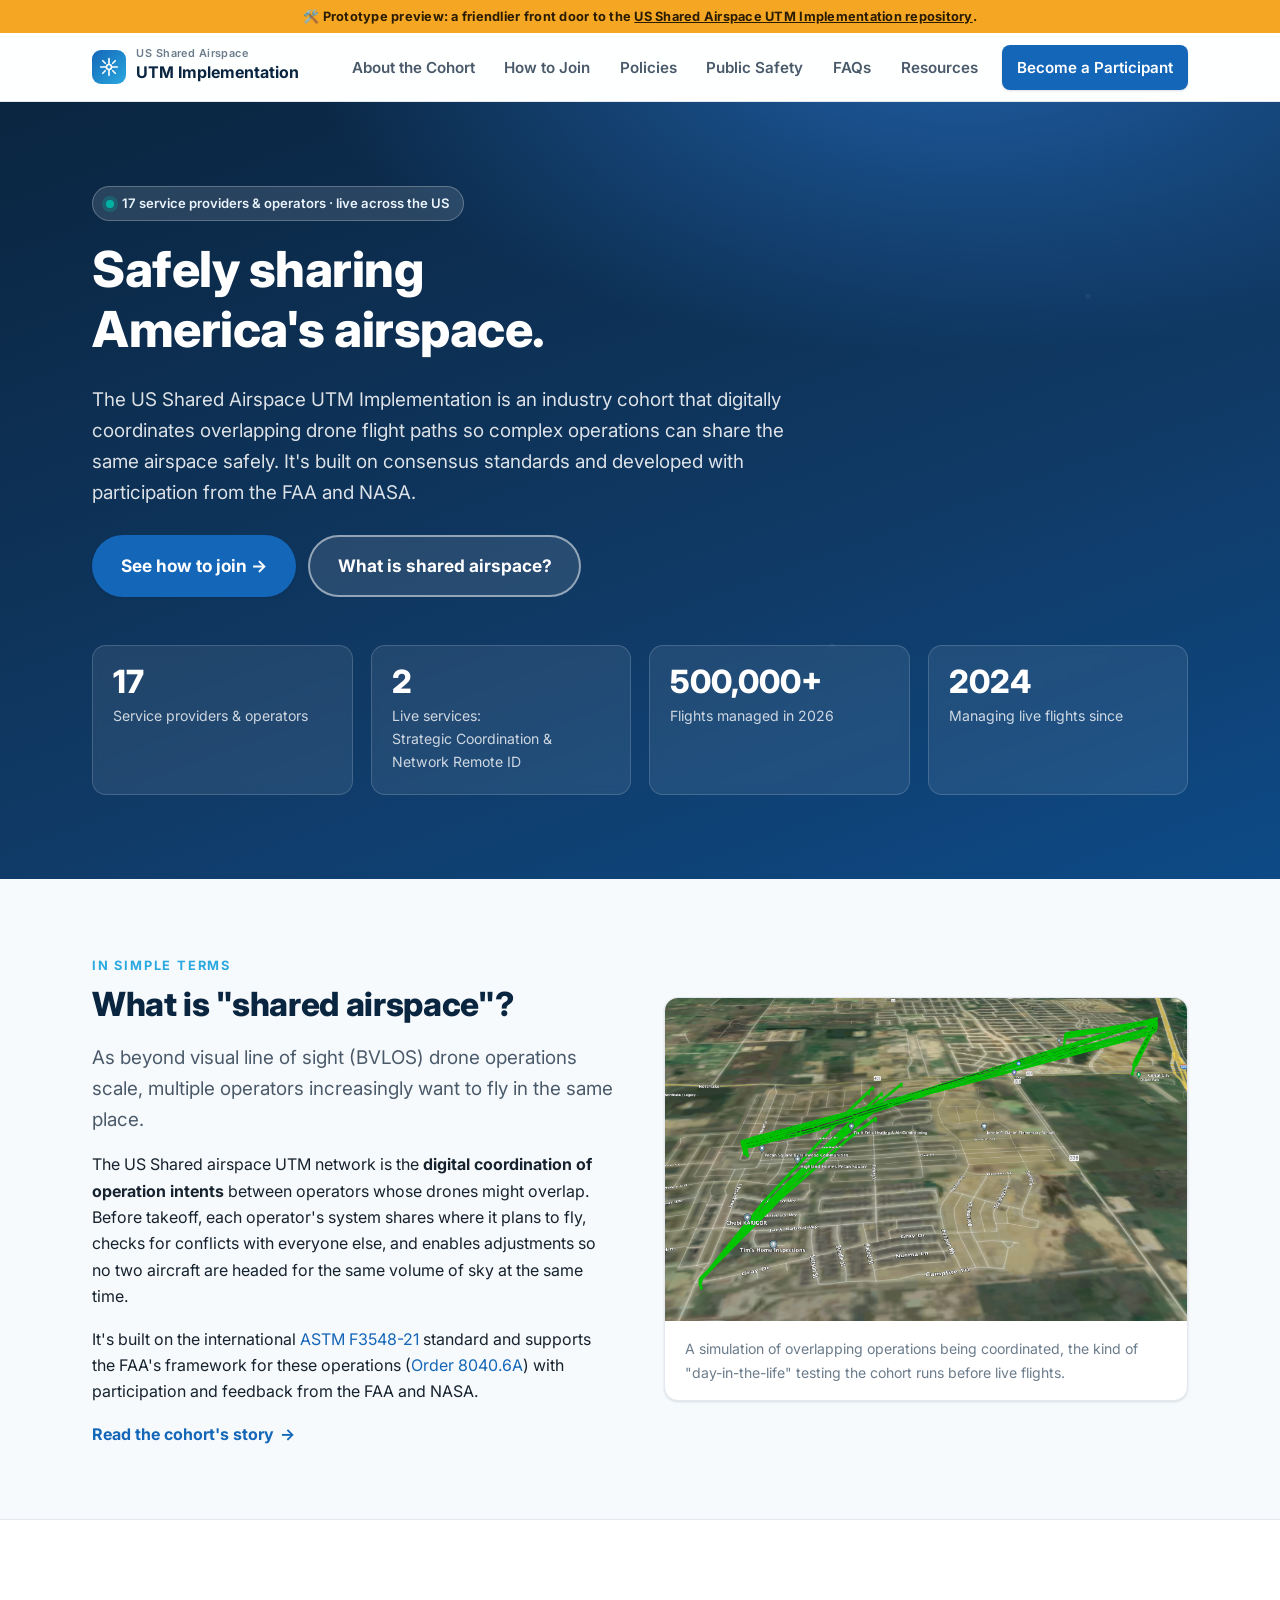
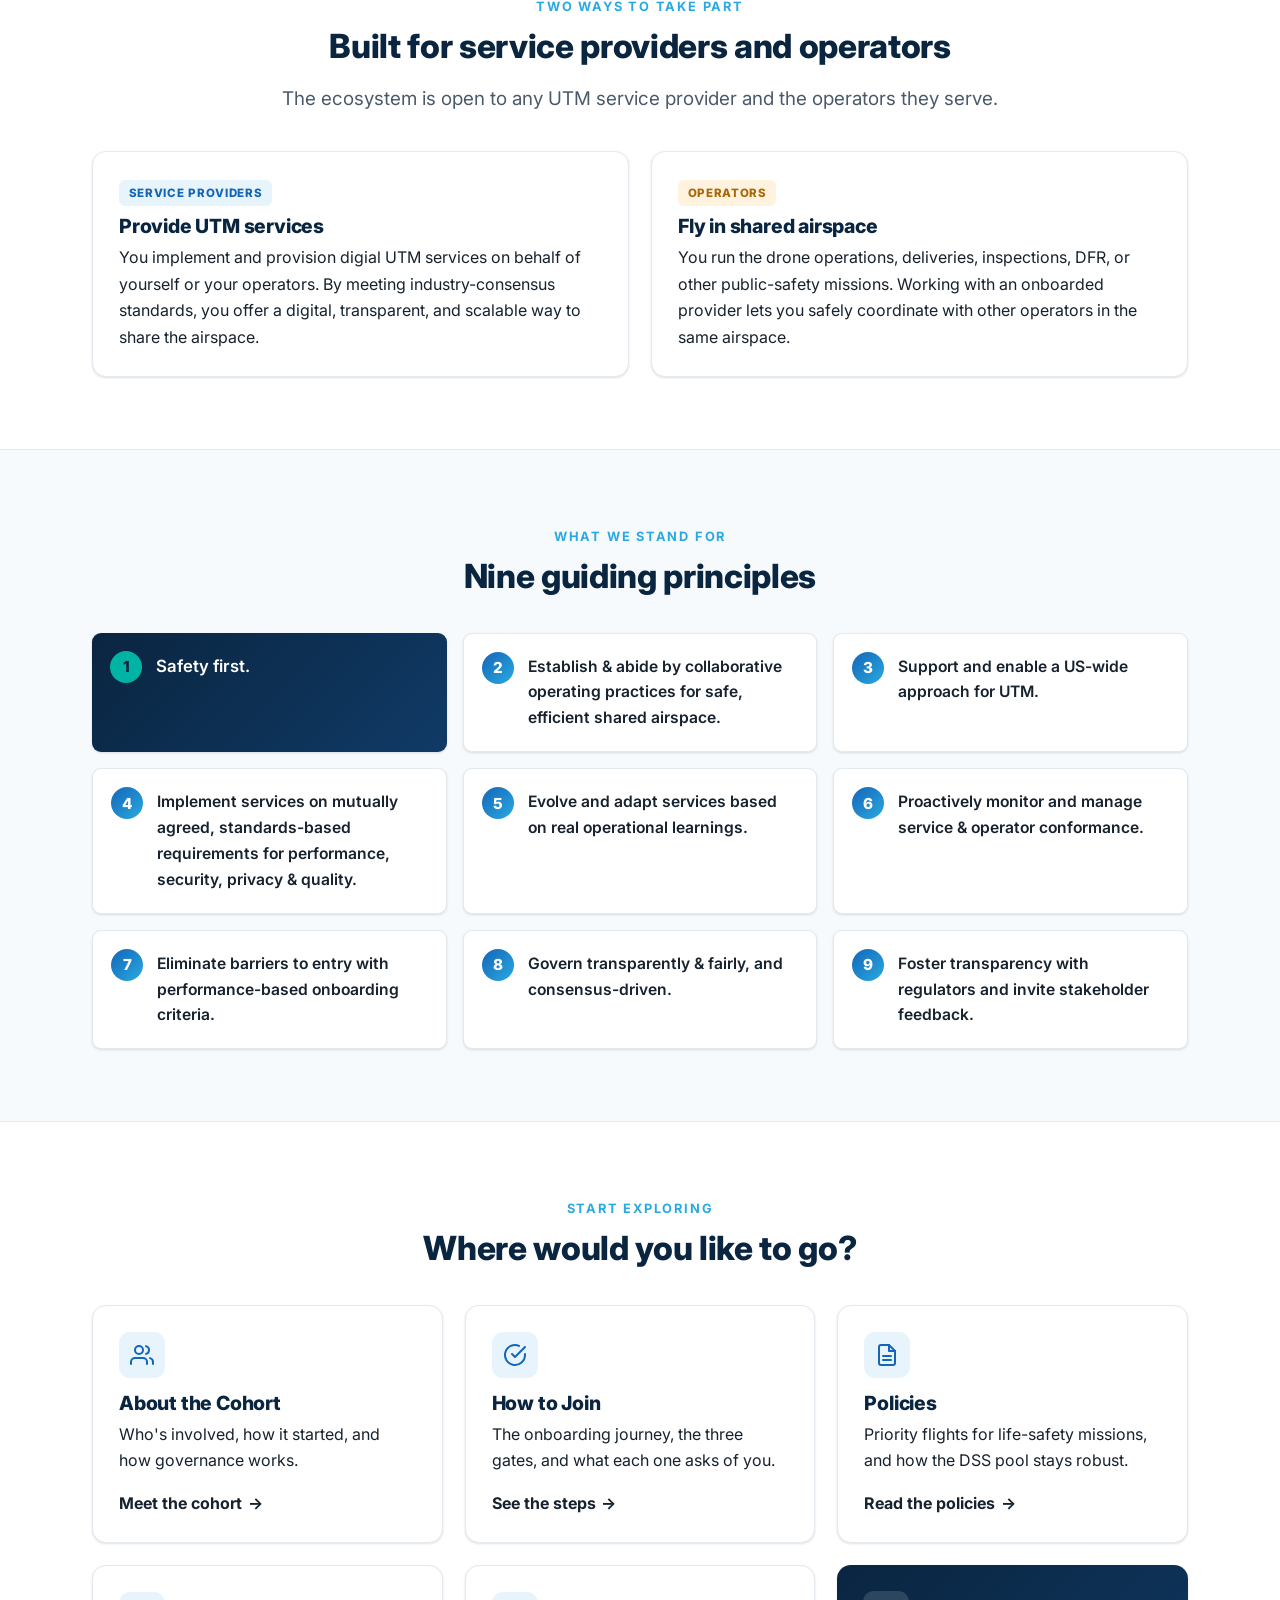
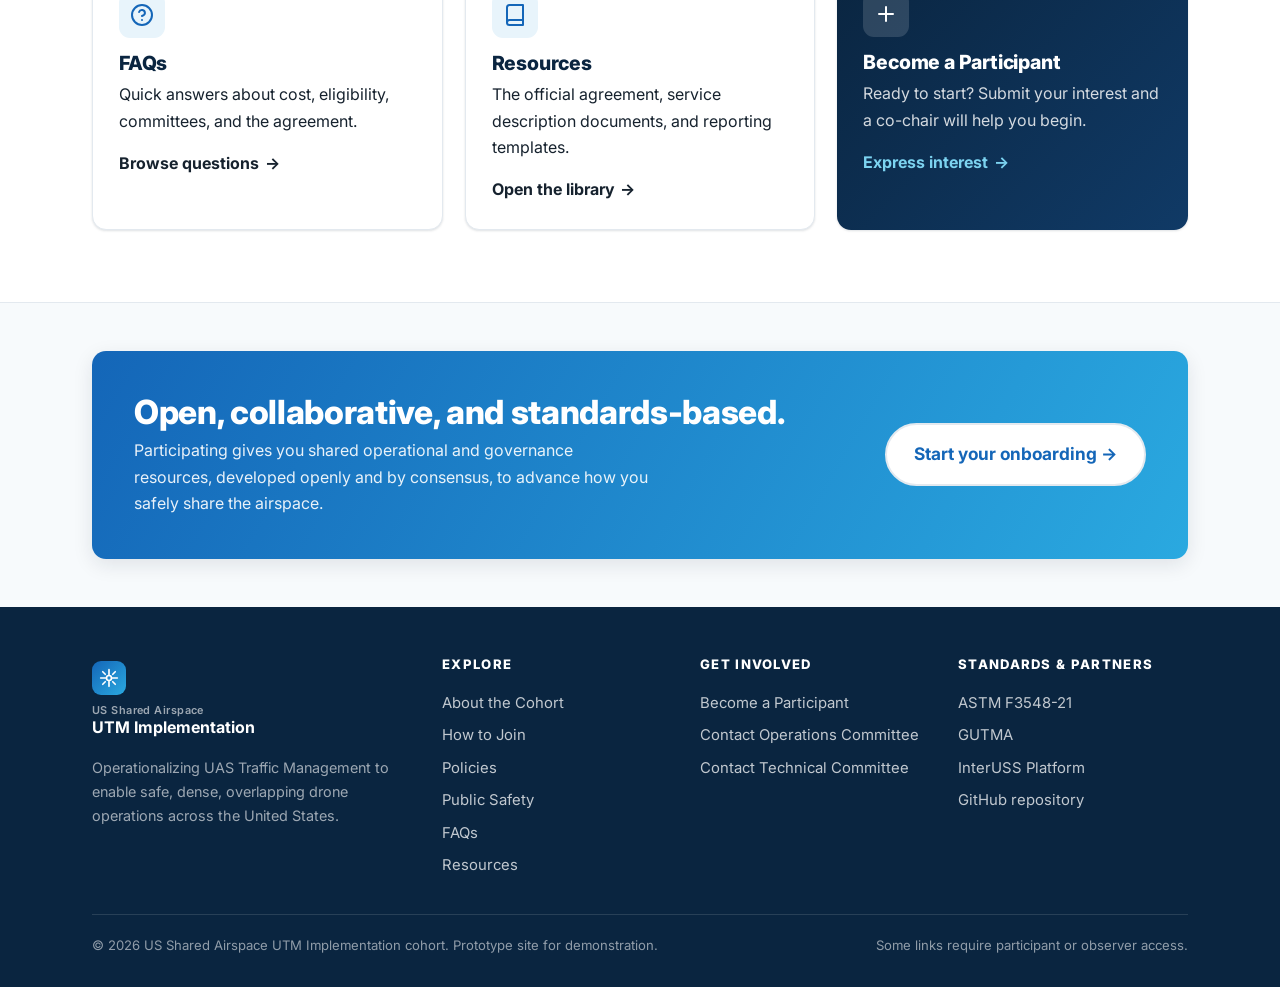
==== site/index.html @ b7e8efb0 "Shorten DFR/Public Safety nav label to fix header overflow" ====
<!DOCTYPE html>
<html lang="en">
<head>
<meta charset="UTF-8" />
<meta name="viewport" content="width=device-width, initial-scale=1.0" />
<title>US Shared Airspace UTM Implementation | Sharing the Airspace for Drones</title>
<meta name="description" content="A community of drone service providers and operators coordinating safe, shared airspace for complex drone operations across the United States." />
<link rel="preconnect" href="https://fonts.googleapis.com"><link rel="preconnect" href="https://fonts.gstatic.com" crossorigin>
<link href="https://fonts.googleapis.com/css2?family=Inter:wght@400;600;700;800&display=swap" rel="stylesheet">
<link rel="stylesheet" href="assets/css/styles.css" />
</head>
<body>
<div class="proto-ribbon">🛠️ Prototype preview: a friendlier front door to the <a href="https://github.com/utmimplementationus/getstarted">US Shared Airspace UTM Implementation repository</a>.</div>

<!-- HEADER -->
<header class="site-header">
  <div class="container nav">
    <a class="brand" href="index.html" aria-label="US Shared Airspace UTM Implementation home">
      <span class="mark" aria-hidden="true">
        <svg viewBox="0 0 24 24" fill="none" stroke="currentColor" stroke-width="2" stroke-linecap="round" stroke-linejoin="round"><path d="M12 2v6M12 16v6M2 12h6M16 12h6"/><circle cx="12" cy="12" r="3"/><path d="M4.5 4.5l3 3M19.5 4.5l-3 3M4.5 19.5l3-3M19.5 19.5l-3-3"/></svg>
      </span>
      <span class="brand-text"><small>US Shared Airspace</small><strong>UTM Implementation</strong></span>
    </a>
    <button class="nav-toggle" aria-label="Toggle menu" aria-expanded="false" aria-controls="nav-links"><span></span></button>
    <ul class="nav-links" id="nav-links">
      <li><a href="about.html">About the Cohort</a></li>
      <li><a href="onboarding.html">How to Join</a></li>
      <li><a href="policies.html">Policies</a></li>
      <li><a href="dfr-public-safety.html">Public Safety</a></li>
      <li><a href="faqs.html">FAQs</a></li>
      <li><a href="resources.html">Resources</a></li>
      <li class="nav-cta"><a class="btn btn-primary" href="mailto:onboarding@us-utm.simplelogin.com" data-intake>Become a Participant</a></li>
    </ul>
  </div>
</header>

<!-- HERO -->
<section class="hero">
  <div class="container">
    <span class="hero-badge"><span class="dot"></span> 17 service providers &amp; operators · live across the US</span>
    <h1>Safely sharing America's airspace.</h1>
    <p class="lead">The US Shared Airspace UTM Implementation is an industry cohort that digitally coordinates overlapping drone flight paths so complex operations can share the same airspace safely. It's built on consensus standards and developed with participation from the FAA and NASA.</p>
    <div class="hero-actions">
      <a class="btn btn-primary btn-lg" href="onboarding.html">See how to join →</a>
      <a class="btn btn-ghost btn-lg" href="#what">What is shared airspace?</a>
    </div>
    <div class="stats" style="margin-top:48px">
      <div class="stat reveal"><div class="num">17</div><div class="lbl">Service providers &amp; operators</div></div>
      <div class="stat reveal"><div class="num">2</div><div class="lbl">Live services: <br> Strategic Coordination &amp; Network Remote ID</div></div>
      <div class="stat reveal"><div class="num">500,000+</div><div class="lbl">Flights managed in 2026 </div></div>
      <div class="stat reveal"><div class="num">2024</div><div class="lbl">Managing live flights since</div></div>
    </div>
  </div>
</section>

<!-- WHAT IS IT -->
<section class="section" id="what">
  <div class="container">
    <div class="grid grid-2" style="align-items:center; gap:48px">
      <div class="reveal">
        <span class="eyebrow">In simple terms</span>
        <h2>What is "shared airspace"?</h2>
        <p class="lead">As beyond visual line of sight (BVLOS) drone operations scale, multiple operators increasingly want to fly in the same place.</p>
        <p>The US Shared airspace UTM network is the <strong>digital coordination of operation intents</strong> between operators whose drones might overlap. Before takeoff, each operator's system shares where it plans to fly, checks for conflicts with everyone else, and enables adjustments so no two aircraft are headed for the same volume of sky at the same time.</p>
        <p>It's built on the international <a href="https://www.astm.org/f3548-21.html">ASTM&nbsp;F3548-21</a> standard and supports the FAA's framework for these operations (<a href="https://www.faa.gov/regulations_policies/orders_notices/index.cfm/go/document.information/documentID/1042092">Order&nbsp;8040.6A</a>) with participation and feedback from the FAA and NASA.</p>
        <a class="card-link" href="about.html">Read the cohort's story </a>
      </div>
      <div class="reveal card" style="padding:0; overflow:hidden">
        <img src="assets/img/simulation-example.png" alt="Visualization of overlapping drone operations being coordinated in shared airspace" />
        <div style="padding:16px 20px"><p class="mb-0 muted" style="font-size:.88rem">A simulation of overlapping operations being coordinated, the kind of "day-in-the-life" testing the cohort runs before live flights.</p></div>
      </div>
    </div>
  </div>
</section>

<!-- HOW IT WORKS / PATHS -->
<section class="section section--alt">
  <div class="container">
    <div class="center measure" style="margin:0 auto 36px">
      <span class="eyebrow">Two ways to take part</span>
      <h2>Built for service providers and operators</h2>
      <p class="lead">The ecosystem is open to any UTM service provider and the operators they serve.</p>
    </div>
    <div class="grid grid-2">
      <div class="card hover reveal">
        <span class="role-tag sp">Service Providers</span>
        <h3>Provide UTM services</h3>
        <p>You implement and provision digial UTM services on behalf of yourself or your operators. By meeting industry-consensus standards, you offer a digital, transparent, and scalable way to share the airspace.</p>
      </div>
      <div class="card hover reveal">
        <span class="role-tag op">Operators</span>
        <h3>Fly in shared airspace</h3>
        <p>You run the drone operations, deliveries, inspections, DFR, or other public-safety missions. Working with an onboarded provider lets you safely coordinate with other operators in the same airspace.</p>
      </div>
    </div>
  </div>
</section>

<!-- GUIDING PRINCIPLES -->
<section class="section">
  <div class="container">
    <div class="center measure" style="margin:0 auto 36px">
      <span class="eyebrow">What we stand for</span>
      <h2>Nine guiding principles</h2>
    </div>
    <div class="principles">
      <div class="principle lead-principle reveal"><p>Safety first.</p></div>
      <div class="principle reveal"><p>Establish &amp; abide by collaborative operating practices for safe, efficient shared airspace.</p></div>
      <div class="principle reveal"><p>Support and enable a US-wide approach for UTM.</p></div>
      <div class="principle reveal"><p>Implement services on mutually agreed, standards-based requirements for performance, security, privacy &amp; quality.</p></div>
      <div class="principle reveal"><p>Evolve and adapt services based on real operational learnings.</p></div>
      <div class="principle reveal"><p>Proactively monitor and manage service &amp; operator conformance.</p></div>
      <div class="principle reveal"><p>Eliminate barriers to entry with performance-based onboarding criteria.</p></div>
      <div class="principle reveal"><p>Govern transparently &amp; fairly, and consensus-driven.</p></div>
      <div class="principle reveal"><p>Foster transparency with regulators and invite stakeholder feedback.</p></div>
    </div>
  </div>
</section>

<!-- EXPLORE CARDS -->
<section class="section section--alt">
  <div class="container">
    <div class="center measure" style="margin:0 auto 36px">
      <span class="eyebrow">Start exploring</span>
      <h2>Where would you like to go?</h2>
    </div>
    <div class="grid grid-3">
      <a href="about.html" class="card hover reveal" style="color:inherit">
        <div class="ico"><svg viewBox="0 0 24 24" fill="none" stroke="currentColor" stroke-width="2" stroke-linecap="round" stroke-linejoin="round"><path d="M17 21v-2a4 4 0 0 0-4-4H5a4 4 0 0 0-4 4v2"/><circle cx="9" cy="7" r="4"/><path d="M23 21v-2a4 4 0 0 0-3-3.87M16 3.13a4 4 0 0 1 0 7.75"/></svg></div>
        <h3>About the Cohort</h3>
        <p>Who's involved, how it started, and how governance works.</p>
        <span class="card-link">Meet the cohort</span>
      </a>
      <a href="onboarding.html" class="card hover reveal" style="color:inherit">
        <div class="ico"><svg viewBox="0 0 24 24" fill="none" stroke="currentColor" stroke-width="2" stroke-linecap="round" stroke-linejoin="round"><path d="M22 11.08V12a10 10 0 1 1-5.93-9.14"/><polyline points="22 4 12 14.01 9 11.01"/></svg></div>
        <h3>How to Join</h3>
        <p>The onboarding journey, the three gates, and what each one asks of you.</p>
        <span class="card-link">See the steps</span>
      </a>
      <a href="policies.html" class="card hover reveal" style="color:inherit">
        <div class="ico"><svg viewBox="0 0 24 24" fill="none" stroke="currentColor" stroke-width="2" stroke-linecap="round" stroke-linejoin="round"><path d="M14 2H6a2 2 0 0 0-2 2v16a2 2 0 0 0 2 2h12a2 2 0 0 0 2-2V8z"/><polyline points="14 2 14 8 20 8"/><line x1="16" y1="13" x2="8" y2="13"/><line x1="16" y1="17" x2="8" y2="17"/></svg></div>
        <h3>Policies</h3>
        <p>Priority flights for life-safety missions, and how the DSS pool stays robust.</p>
        <span class="card-link">Read the policies</span>
      </a>
      <a href="faqs.html" class="card hover reveal" style="color:inherit">
        <div class="ico"><svg viewBox="0 0 24 24" fill="none" stroke="currentColor" stroke-width="2" stroke-linecap="round" stroke-linejoin="round"><circle cx="12" cy="12" r="10"/><path d="M9.09 9a3 3 0 0 1 5.83 1c0 2-3 3-3 3"/><line x1="12" y1="17" x2="12.01" y2="17"/></svg></div>
        <h3>FAQs</h3>
        <p>Quick answers about cost, eligibility, committees, and the agreement.</p>
        <span class="card-link">Browse questions</span>
      </a>
      <a href="resources.html" class="card hover reveal" style="color:inherit">
        <div class="ico"><svg viewBox="0 0 24 24" fill="none" stroke="currentColor" stroke-width="2" stroke-linecap="round" stroke-linejoin="round"><path d="M4 19.5A2.5 2.5 0 0 1 6.5 17H20"/><path d="M6.5 2H20v20H6.5A2.5 2.5 0 0 1 4 19.5v-15A2.5 2.5 0 0 1 6.5 2z"/></svg></div>
        <h3>Resources</h3>
        <p>The official agreement, service description documents, and reporting templates.</p>
        <span class="card-link">Open the library</span>
      </a>
      <a href="mailto:onboarding@us-utm.simplelogin.com" data-intake class="card hover reveal" style="color:inherit; background:linear-gradient(135deg,var(--navy),var(--navy-2)); border:0;">
        <div class="ico" style="background:rgba(255,255,255,.14); color:#fff"><svg viewBox="0 0 24 24" fill="none" stroke="currentColor" stroke-width="2" stroke-linecap="round" stroke-linejoin="round"><line x1="12" y1="5" x2="12" y2="19"/><line x1="5" y1="12" x2="19" y2="12"/></svg></div>
        <h3 style="color:#fff">Become a Participant</h3>
        <p style="color:rgba(255,255,255,.82)">Ready to start? Submit your interest and a co-chair will help you begin.</p>
        <span class="card-link" style="color:#7cd3f0">Express interest</span>
      </a>
    </div>
  </div>
</section>

<!-- CTA BAND -->
<section class="section--tight">
  <div class="container">
    <div class="cta-band reveal">
      <div>
        <h2>Open, collaborative, and standards-based.</h2>
        <p>Participating gives you shared operational and governance resources, developed openly and by consensus, to advance how you safely share the airspace.</p>
      </div>
      <a class="btn btn-outline btn-lg" href="onboarding.html">Start your onboarding →</a>
    </div>
  </div>
</section>

<!-- FOOTER -->
<footer class="site-footer">
  <div class="container">
    <div class="foot-grid">
      <div class="foot-brand">
        <a class="brand" href="index.html" style="color:#fff; margin-bottom:12px">
          <span class="mark" aria-hidden="true"><svg viewBox="0 0 24 24" fill="none" stroke="currentColor" stroke-width="2" stroke-linecap="round" stroke-linejoin="round"><path d="M12 2v6M12 16v6M2 12h6M16 12h6"/><circle cx="12" cy="12" r="3"/><path d="M4.5 4.5l3 3M19.5 4.5l-3 3M4.5 19.5l3-3M19.5 19.5l-3-3"/></svg></span>
          <span class="brand-text"><small style="color:rgba(255,255,255,.6)">US Shared Airspace</small><strong style="color:#fff">UTM Implementation</strong></span>
        </a>
        <p>Operationalizing UAS Traffic Management to enable safe, dense, overlapping drone operations across the United States.</p>
      </div>
      <div>
        <h4>Explore</h4>
        <a href="about.html">About the Cohort</a>
        <a href="onboarding.html">How to Join</a>
        <a href="policies.html">Policies</a>
        <a href="dfr-public-safety.html">Public Safety</a>
        <a href="faqs.html">FAQs</a>
        <a href="resources.html">Resources</a>
      </div>
      <div>
        <h4>Get involved</h4>
        <a href="mailto:onboarding@us-utm.simplelogin.com" data-intake>Become a Participant</a>
        <a href="mailto:onboarding@us-utm.simplelogin.com">Contact Operations Committee</a>
        <a href="mailto:technical-committee@us-utm.simplelogin.com">Contact Technical Committee</a>
      </div>
      <div>
        <h4>Standards &amp; partners</h4>
        <a href="https://www.astm.org/f3548-21.html">ASTM F3548-21</a>
        <a href="https://gutma.org/">GUTMA</a>
        <a href="https://interussplatform.org/">InterUSS Platform</a>
        <a href="https://github.com/utmimplementationus/getstarted">GitHub repository</a>
      </div>
    </div>
    <div class="foot-bottom">
      <span>© 2026 US Shared Airspace UTM Implementation cohort. Prototype site for demonstration.</span>
      <span>Some links require participant or observer access.</span>
    </div>
  </div>
</footer>
<script src="assets/js/main.js"></script>
</body>
</html>
---- site/assets/css/styles.css ----
/* =====================================================================
   US UTM Implementation — Public Site Prototype
   Design system: aviation-inspired, calm, trustworthy, accessible.
   Pure CSS, no build step.
   ===================================================================== */

:root {
  /* Palette */
  --navy:        #0a2540;   /* deep airspace navy */
  --navy-2:      #103a66;
  --blue:        #1466b8;   /* primary action */
  --sky:         #2aa9e0;   /* accent */
  --sky-soft:    #e8f4fb;
  --cyan:        #00b3a4;   /* "go / pass" */
  --amber:       #f5a623;   /* caution / in progress */
  --ink:         #16222e;
  --slate:       #4a5a6a;
  --mist:        #6b7c8c;
  --line:        #e3e9ef;
  --bg:          #f7fafc;
  --card:        #ffffff;
  --white:       #ffffff;

  --radius:      14px;
  --radius-sm:   9px;
  --shadow-sm:   0 1px 2px rgba(16,34,46,.06), 0 1px 3px rgba(16,34,46,.08);
  --shadow:      0 6px 20px rgba(16,34,46,.10);
  --shadow-lg:   0 18px 50px rgba(16,34,46,.16);

  --maxw:        1140px;
  --font:        "Inter", -apple-system, BlinkMacSystemFont, "Segoe UI", Roboto, Helvetica, Arial, sans-serif;
}

/* ---------- Reset & base ---------- */
* { box-sizing: border-box; }
html { scroll-behavior: smooth; }
body {
  margin: 0;
  font-family: var(--font);
  color: var(--ink);
  background: var(--bg);
  line-height: 1.65;
  -webkit-font-smoothing: antialiased;
  text-rendering: optimizeLegibility;
}
img { max-width: 100%; display: block; }
a { color: var(--blue); text-decoration: none; }
a:hover { text-decoration: underline; }
h1, h2, h3, h4 { line-height: 1.2; color: var(--navy); margin: 0 0 .5em; font-weight: 800; letter-spacing: -.01em; }
h1 { font-size: clamp(2rem, 4vw, 3.1rem); }
h2 { font-size: clamp(1.5rem, 2.6vw, 2.1rem); }
h3 { font-size: 1.22rem; }
p { margin: 0 0 1rem; }
.lead { font-size: 1.18rem; color: var(--slate); }

.container { width: 100%; max-width: var(--maxw); margin: 0 auto; padding: 0 22px; }
.section { padding: 72px 0; }
.section--tight { padding: 48px 0; }
.section--alt { background: var(--white); border-top: 1px solid var(--line); border-bottom: 1px solid var(--line); }
.center { text-align: center; }
.eyebrow {
  display: inline-block; font-size: .8rem; font-weight: 700; letter-spacing: .14em;
  text-transform: uppercase; color: var(--sky); margin-bottom: .6rem;
}
.muted { color: var(--mist); }
.measure { max-width: 720px; }
.measure.center { margin-left: auto; margin-right: auto; }

/* ---------- Buttons ---------- */
.btn {
  display: inline-flex; align-items: center; gap: .5rem;
  font-weight: 700; font-size: 1rem; padding: .8rem 1.4rem;
  border-radius: 999px; border: 2px solid transparent; cursor: pointer;
  transition: transform .12s ease, box-shadow .12s ease, background .12s ease;
}
.btn:hover { text-decoration: none; transform: translateY(-1px); }
.btn-primary { background: var(--blue); color: #fff; box-shadow: var(--shadow-sm); }
.btn-primary:hover { background: #1059a1; box-shadow: var(--shadow); }
.btn-ghost { background: rgba(255,255,255,.1); color: #fff; border-color: rgba(255,255,255,.5); }
.btn-ghost:hover { background: rgba(255,255,255,.18); }
.btn-outline { background: #fff; color: var(--blue); border-color: var(--line); }
.btn-outline:hover { border-color: var(--blue); }
.btn-lg { font-size: 1.08rem; padding: .95rem 1.7rem; }

/* ---------- Header / nav ---------- */
.site-header {
  position: sticky; top: 0; z-index: 50;
  background: rgba(255,255,255,.88); backdrop-filter: saturate(160%) blur(10px);
  border-bottom: 1px solid var(--line);
}
.nav { display: flex; align-items: center; justify-content: space-between; height: 68px; }
.brand { display: flex; align-items: center; gap: .65rem; font-weight: 800; color: var(--navy); }
.brand:hover { text-decoration: none; }
.brand .mark {
  width: 34px; height: 34px; border-radius: 9px; display: grid; place-items: center;
  background: linear-gradient(135deg, var(--blue), var(--sky)); color: #fff; flex: none;
}
.brand .mark svg { width: 20px; height: 20px; }
.brand-text small { display: block; font-size: .68rem; font-weight: 600; color: var(--mist); letter-spacing: .04em; line-height: 1; }
.brand-text strong { font-size: 1rem; line-height: 1.1; }

.nav-links { display: flex; align-items: center; gap: 4px; list-style: none; margin: 0; padding: 0; }
.nav-links a {
  color: var(--slate); font-weight: 600; font-size: .95rem; padding: .5rem .8rem; border-radius: 8px;
}
.nav-links a:hover { color: var(--navy); background: var(--sky-soft); text-decoration: none; }
.nav-links a.active { color: var(--blue); }
/* Keep CTA button readable: button color rules must beat the .nav-links a defaults above */
.nav-links a.btn-primary, .nav-links a.btn-primary:hover { color: #fff; background: var(--blue); }
.nav-links a.btn-primary:hover { background: #1059a1; }
.nav-links a.btn-outline, .nav-links a.btn-outline:hover { color: var(--blue); background: #fff; }
.nav-cta { margin-left: 8px; }

.nav-toggle {
  display: none; background: none; border: 0; cursor: pointer; padding: 8px; border-radius: 8px;
}
.nav-toggle span, .nav-toggle span::before, .nav-toggle span::after {
  content: ""; display: block; width: 24px; height: 2px; background: var(--navy); border-radius: 2px;
  transition: transform .2s ease, opacity .2s ease;
}
.nav-toggle span::before { transform: translateY(-7px); }
.nav-toggle span::after  { transform: translateY(5px); }

@media (max-width: 860px) {
  .nav-toggle { display: block; }
  .nav-links {
    position: absolute; top: 68px; left: 0; right: 0; flex-direction: column; align-items: stretch;
    background: #fff; border-bottom: 1px solid var(--line); padding: 10px 16px 18px;
    box-shadow: var(--shadow); gap: 2px;
    display: none;
  }
  .nav-links.open { display: flex; }
  .nav-links a { padding: .75rem .6rem; font-size: 1rem; }
  .nav-cta { margin: 6px 0 0; }
  .nav-cta .btn { width: 100%; justify-content: center; }
}

/* ---------- Hero ---------- */
.hero {
  position: relative; color: #fff; overflow: hidden;
  background: radial-gradient(1200px 600px at 75% -10%, #1f5fa6 0%, transparent 55%),
              linear-gradient(160deg, var(--navy) 0%, var(--navy-2) 60%, #0d4a86 100%);
}
.hero::after {
  content: ""; position: absolute; inset: 0; pointer-events: none;
  background-image:
    radial-gradient(circle at 20% 30%, rgba(255,255,255,.06) 0 2px, transparent 3px),
    radial-gradient(circle at 65% 70%, rgba(255,255,255,.05) 0 2px, transparent 3px),
    radial-gradient(circle at 85% 25%, rgba(255,255,255,.05) 0 2px, transparent 3px);
}
.hero .container { position: relative; z-index: 1; padding-top: 84px; padding-bottom: 84px; }
.hero h1 { color: #fff; max-width: 16ch; }
.hero .lead { color: rgba(255,255,255,.86); max-width: 60ch; }
.hero-actions { display: flex; flex-wrap: wrap; gap: 12px; margin-top: 26px; }
.hero-badge {
  display: inline-flex; align-items: center; gap: .5rem; font-size: .82rem; font-weight: 600;
  background: rgba(255,255,255,.12); border: 1px solid rgba(255,255,255,.25);
  padding: .35rem .8rem; border-radius: 999px; margin-bottom: 1.2rem; color: #eaf4fc;
}
.hero-badge .dot { width: 8px; height: 8px; border-radius: 50%; background: var(--cyan); box-shadow: 0 0 0 4px rgba(0,179,164,.25); }

/* page hero (smaller, for subpages) */
.page-hero { color: #fff; background: linear-gradient(160deg, var(--navy), var(--navy-2)); }
.page-hero .container { padding: 56px 22px; }
.page-hero h1 { color: #fff; margin-bottom: .3rem; }
.page-hero p { color: rgba(255,255,255,.82); max-width: 65ch; margin: 0; }
.breadcrumb { font-size: .82rem; color: rgba(255,255,255,.6); margin-bottom: 1rem; }
.breadcrumb a { color: rgba(255,255,255,.8); }

/* ---------- Stats ---------- */
.stats { display: grid; grid-template-columns: repeat(4, 1fr); gap: 18px; }
.stat {
  background: rgba(255,255,255,.08); border: 1px solid rgba(255,255,255,.16);
  border-radius: var(--radius); padding: 20px; backdrop-filter: blur(4px);
}
.stat .num { font-size: 2rem; font-weight: 800; color: #fff; line-height: 1; }
.stat .lbl { font-size: .88rem; color: rgba(255,255,255,.78); margin-top: .35rem; }
@media (max-width: 720px){ .stats { grid-template-columns: repeat(2,1fr); } }

/* ---------- Cards & grids ---------- */
.grid { display: grid; gap: 22px; }
.grid-2 { grid-template-columns: repeat(2, 1fr); }
.grid-3 { grid-template-columns: repeat(3, 1fr); }
.grid-4 { grid-template-columns: repeat(4, 1fr); }
@media (max-width: 920px){ .grid-3, .grid-4 { grid-template-columns: repeat(2,1fr); } }
@media (max-width: 640px){ .grid-2, .grid-3, .grid-4 { grid-template-columns: 1fr; } }

.card {
  background: var(--card); border: 1px solid var(--line); border-radius: var(--radius);
  padding: 26px; box-shadow: var(--shadow-sm); transition: transform .14s ease, box-shadow .14s ease;
}
.card.hover:hover { transform: translateY(-3px); box-shadow: var(--shadow); }
.card h3 { margin-bottom: .35rem; }
.card p:last-child { margin-bottom: 0; }
.card .ico {
  width: 46px; height: 46px; border-radius: 11px; display: grid; place-items: center;
  background: var(--sky-soft); color: var(--blue); margin-bottom: 14px;
}
.card .ico svg { width: 24px; height: 24px; }
.card-link { font-weight: 700; display: inline-flex; align-items: center; gap: .35rem; }
.card-link::after { content: "→"; transition: transform .12s ease; }
.card-link:hover::after { transform: translateX(3px); }

/* ---------- Principles list ---------- */
.principles { counter-reset: p; display: grid; grid-template-columns: repeat(3,1fr); gap: 16px; }
@media (max-width: 920px){ .principles { grid-template-columns: repeat(2,1fr);} }
@media (max-width: 640px){ .principles { grid-template-columns: 1fr;} }
.principle {
  counter-increment: p; position: relative; background: var(--white); border: 1px solid var(--line);
  border-radius: var(--radius-sm); padding: 20px 20px 20px 64px; box-shadow: var(--shadow-sm);
}
.principle::before {
  content: counter(p); position: absolute; left: 18px; top: 18px;
  width: 32px; height: 32px; border-radius: 50%; display: grid; place-items: center;
  background: linear-gradient(135deg, var(--blue), var(--sky)); color: #fff; font-weight: 800; font-size: .95rem;
}
.principle p { margin: 0; font-weight: 600; color: var(--ink); font-size: .98rem; }
.principle.lead-principle { background: linear-gradient(135deg, var(--navy), var(--navy-2)); border: 0; }
.principle.lead-principle p { color: #fff; font-size: 1.05rem; }
.principle.lead-principle::before { background: var(--cyan); color: var(--navy); }

/* ---------- Journey path toggle (Service Provider / Operator) ---------- */
.journey-toggle {
  display: inline-flex; gap: 4px; padding: 4px; margin: 8px 0 4px;
  background: var(--white); border: 1px solid var(--line); border-radius: 999px; box-shadow: var(--shadow-sm);
}
.jt-btn {
  font-family: inherit; font-weight: 700; font-size: .95rem; color: var(--slate);
  background: none; border: 0; cursor: pointer; padding: .6rem 1.25rem; border-radius: 999px;
  display: inline-flex; align-items: center; gap: .5rem; transition: background .15s ease, color .15s ease;
}
.jt-btn:hover { color: var(--navy); }
.jt-btn.active { background: var(--blue); color: #fff; }
.journey-panel[hidden] { display: none; }
@media (max-width: 520px){ .journey-toggle { width: 100%; } .jt-btn { flex: 1; justify-content: center; padding: .6rem .7rem; } }

/* ---------- Timeline / gates ---------- */
.journey { position: relative; margin-top: 30px; }
.journey::before {
  content: ""; position: absolute; left: 27px; top: 10px; bottom: 10px; width: 3px;
  background: linear-gradient(var(--sky), var(--cyan)); border-radius: 3px;
}
.step { position: relative; padding: 0 0 34px 76px; }
.step:last-child { padding-bottom: 0; }
.step .badge {
  position: absolute; left: 0; top: 0; width: 56px; height: 56px; border-radius: 50%;
  background: #fff; border: 3px solid var(--sky); color: var(--navy); display: grid; place-items: center;
  font-weight: 800; font-size: 1.1rem; box-shadow: var(--shadow-sm); z-index: 1;
}
.step .badge.go { border-color: var(--cyan); }
.step-card { background: #fff; border: 1px solid var(--line); border-radius: var(--radius); padding: 22px 24px; box-shadow: var(--shadow-sm); }
.step-card h3 { margin-bottom: .2rem; }
.step-tag { font-size: .76rem; font-weight: 700; text-transform: uppercase; letter-spacing: .08em; color: var(--sky); }
.checklist { list-style: none; margin: .8rem 0 0; padding: 0; }
.checklist li { position: relative; padding: 6px 0 6px 30px; color: var(--slate); }
.checklist li::before {
  content: ""; position: absolute; left: 0; top: 11px; width: 18px; height: 18px; border-radius: 50%;
  background: var(--sky-soft) url("data:image/svg+xml;utf8,<svg xmlns='http://www.w3.org/2000/svg' viewBox='0 0 24 24' fill='none' stroke='%231466b8' stroke-width='3' stroke-linecap='round' stroke-linejoin='round'><polyline points='20 6 9 17 4 12'/></svg>") center / 12px no-repeat;
}

/* gate columns */
.gate-grid { display:grid; grid-template-columns: repeat(3,1fr); gap: 20px; }
@media (max-width: 820px){ .gate-grid { grid-template-columns: 1fr; } }
.gate { border-top: 5px solid var(--sky); }
.gate:nth-child(2){ border-top-color: var(--amber); }
.gate:nth-child(3){ border-top-color: var(--cyan); }
.gate .gnum { font-size: .8rem; font-weight: 800; letter-spacing:.1em; text-transform: uppercase; color: var(--mist); }

/* ---------- Roles / two-column callouts ---------- */
.role-tag {
  display:inline-block; font-size:.72rem; font-weight:800; letter-spacing:.06em; text-transform:uppercase;
  padding:.2rem .6rem; border-radius: 6px; margin-bottom:.6rem;
}
.role-tag.sp { background: var(--sky-soft); color: var(--blue); }
.role-tag.op { background: #fff3df; color: #a9690a; }

/* ---------- Members ---------- */
.members { display: grid; grid-template-columns: repeat(auto-fill, minmax(150px,1fr)); gap: 12px; }
.member {
  background:#fff; border:1px solid var(--line); border-radius: var(--radius-sm); padding: 16px;
  text-align:center; font-weight:700; color: var(--navy); box-shadow: var(--shadow-sm); font-size:.95rem;
}
.member span { display:block; font-size:.72rem; font-weight:600; color: var(--mist); margin-top:.2rem; text-transform: uppercase; letter-spacing:.05em; }

/* ---------- FAQ accordion ---------- */
.faq-search {
  width: 100%; padding: .9rem 1.1rem .9rem 2.6rem; border:1px solid var(--line); border-radius: 999px;
  font-size: 1rem; font-family: inherit; box-shadow: var(--shadow-sm);
  background: #fff url("data:image/svg+xml;utf8,<svg xmlns='http://www.w3.org/2000/svg' viewBox='0 0 24 24' fill='none' stroke='%236b7c8c' stroke-width='2' stroke-linecap='round'><circle cx='11' cy='11' r='7'/><line x1='21' y1='21' x2='16.65' y2='16.65'/></svg>") 14px center / 18px no-repeat;
}
.faq-search:focus { outline: none; border-color: var(--blue); box-shadow: 0 0 0 4px rgba(20,102,184,.12); }
.faq-group-title { margin: 34px 0 12px; font-size: .82rem; text-transform: uppercase; letter-spacing:.12em; color: var(--mist); font-weight:800; }
.faq { background:#fff; border:1px solid var(--line); border-radius: var(--radius-sm); margin-bottom: 10px; overflow:hidden; }
.faq summary {
  cursor: pointer; list-style: none; padding: 18px 52px 18px 20px; font-weight: 700; color: var(--navy);
  position: relative; font-size: 1.02rem;
}
.faq summary::-webkit-details-marker { display:none; }
.faq summary::after {
  content: "+"; position:absolute; right: 20px; top: 50%; transform: translateY(-50%);
  font-size: 1.5rem; color: var(--blue); font-weight: 400; transition: transform .2s ease;
}
.faq[open] summary::after { content: "−"; }
.faq summary:hover { background: var(--sky-soft); }
.faq .answer { padding: 0 20px 18px; color: var(--slate); }
.faq .answer p:last-child { margin-bottom: 0; }
.faq-empty { padding: 30px; text-align:center; color: var(--mist); display:none; }

/* ---------- Resource list ---------- */
.res-grid { display:grid; grid-template-columns: repeat(2,1fr); gap: 16px; }
@media (max-width: 720px){ .res-grid { grid-template-columns: 1fr; } }
.res {
  display:flex; gap: 14px; align-items:flex-start; background:#fff; border:1px solid var(--line);
  border-radius: var(--radius-sm); padding: 18px; box-shadow: var(--shadow-sm); transition: border-color .12s ease, transform .12s ease;
}
.res:hover { border-color: var(--blue); transform: translateY(-2px); text-decoration:none; }
.res .ftype {
  flex:none; width: 44px; height: 44px; border-radius: 9px; display:grid; place-items:center;
  font-size:.62rem; font-weight:800; color:#fff; letter-spacing:.03em;
}
.ftype.pdf { background:#d9534f; } .ftype.xls { background:#1d8348; } .ftype.md { background: var(--navy); } .ftype.web { background: var(--sky); }
.res h4 { margin:0 0 .2rem; color: var(--navy); font-size: 1rem; }
.res p { margin:0; font-size:.88rem; color: var(--mist); }

/* ---------- Callout / CTA band ---------- */
.cta-band {
  background: linear-gradient(120deg, var(--blue), var(--sky)); color:#fff; border-radius: var(--radius);
  padding: 42px; display:flex; align-items:center; justify-content:space-between; gap: 24px; flex-wrap: wrap;
  box-shadow: var(--shadow);
}
.cta-band h2 { color:#fff; margin:0 0 .3rem; }
.cta-band p { color: rgba(255,255,255,.9); margin:0; max-width: 52ch; }

.note {
  border-left: 4px solid var(--sky); background: var(--sky-soft); padding: 16px 18px;
  border-radius: 0 var(--radius-sm) var(--radius-sm) 0; color: var(--navy-2); font-size:.95rem;
}
.note strong { color: var(--navy); }

.pill { display:inline-flex; align-items:center; gap:.4rem; font-size:.78rem; font-weight:700; padding:.25rem .7rem; border-radius:999px; }
.pill.active { background: #e3f7f4; color: #067a6f; }
.pill.active .dot { width:7px;height:7px;border-radius:50%;background: var(--cyan); }

/* ---------- Definition / glossary ---------- */
.glossary { display:grid; gap: 12px; }
.gloss { background:#fff; border:1px solid var(--line); border-radius: var(--radius-sm); padding: 16px 18px; }
.gloss dt { font-weight: 800; color: var(--navy); }
.gloss dd { margin: .25rem 0 0; color: var(--slate); }
.gloss .abbr { font-size:.78rem; color: var(--sky); font-weight:700; }

/* ---------- Footer ---------- */
.site-footer { background: var(--navy); color: rgba(255,255,255,.75); margin-top: 0; }
.site-footer .container { padding: 50px 22px 30px; }
.foot-grid { display:grid; grid-template-columns: 1.4fr 1fr 1fr 1fr; gap: 28px; }
@media (max-width: 820px){ .foot-grid { grid-template-columns: 1fr 1fr; } }
@media (max-width: 480px){ .foot-grid { grid-template-columns: 1fr; } }
.site-footer h4 { color:#fff; font-size:.82rem; text-transform:uppercase; letter-spacing:.1em; margin-bottom: .9rem; }
.site-footer a { color: rgba(255,255,255,.75); display:block; padding: 4px 0; font-size:.93rem; }
.site-footer a:hover { color:#fff; }
.foot-brand .brand .mark { margin-bottom: 10px; }
.foot-brand p { color: rgba(255,255,255,.6); font-size:.9rem; max-width: 34ch; }
.foot-bottom {
  border-top: 1px solid rgba(255,255,255,.12); margin-top: 32px; padding-top: 20px;
  display:flex; justify-content:space-between; gap: 12px; flex-wrap: wrap; font-size:.82rem; color: rgba(255,255,255,.55);
}

/* prototype ribbon */
.proto-ribbon {
  background: var(--amber); color: #2a1c00; text-align:center; font-size:.8rem; font-weight:700;
  padding: 6px 12px; letter-spacing:.02em;
}
.proto-ribbon a { color: #2a1c00; text-decoration: underline; }

/* utility */
.mt-0 { margin-top: 0; } .mb-0 { margin-bottom: 0 !important; }
.flex { display:flex; gap: 12px; flex-wrap: wrap; align-items:center; }
.reveal { opacity: 0; transform: translateY(14px); transition: opacity .5s ease, transform .5s ease; }
.reveal.in { opacity: 1; transform: none; }
@media (prefers-reduced-motion: reduce) {
  .reveal { opacity: 1; transform: none; transition: none; }
  html { scroll-behavior: auto; }
}
:focus-visible { outline: 3px solid var(--sky); outline-offset: 2px; border-radius: 4px; }
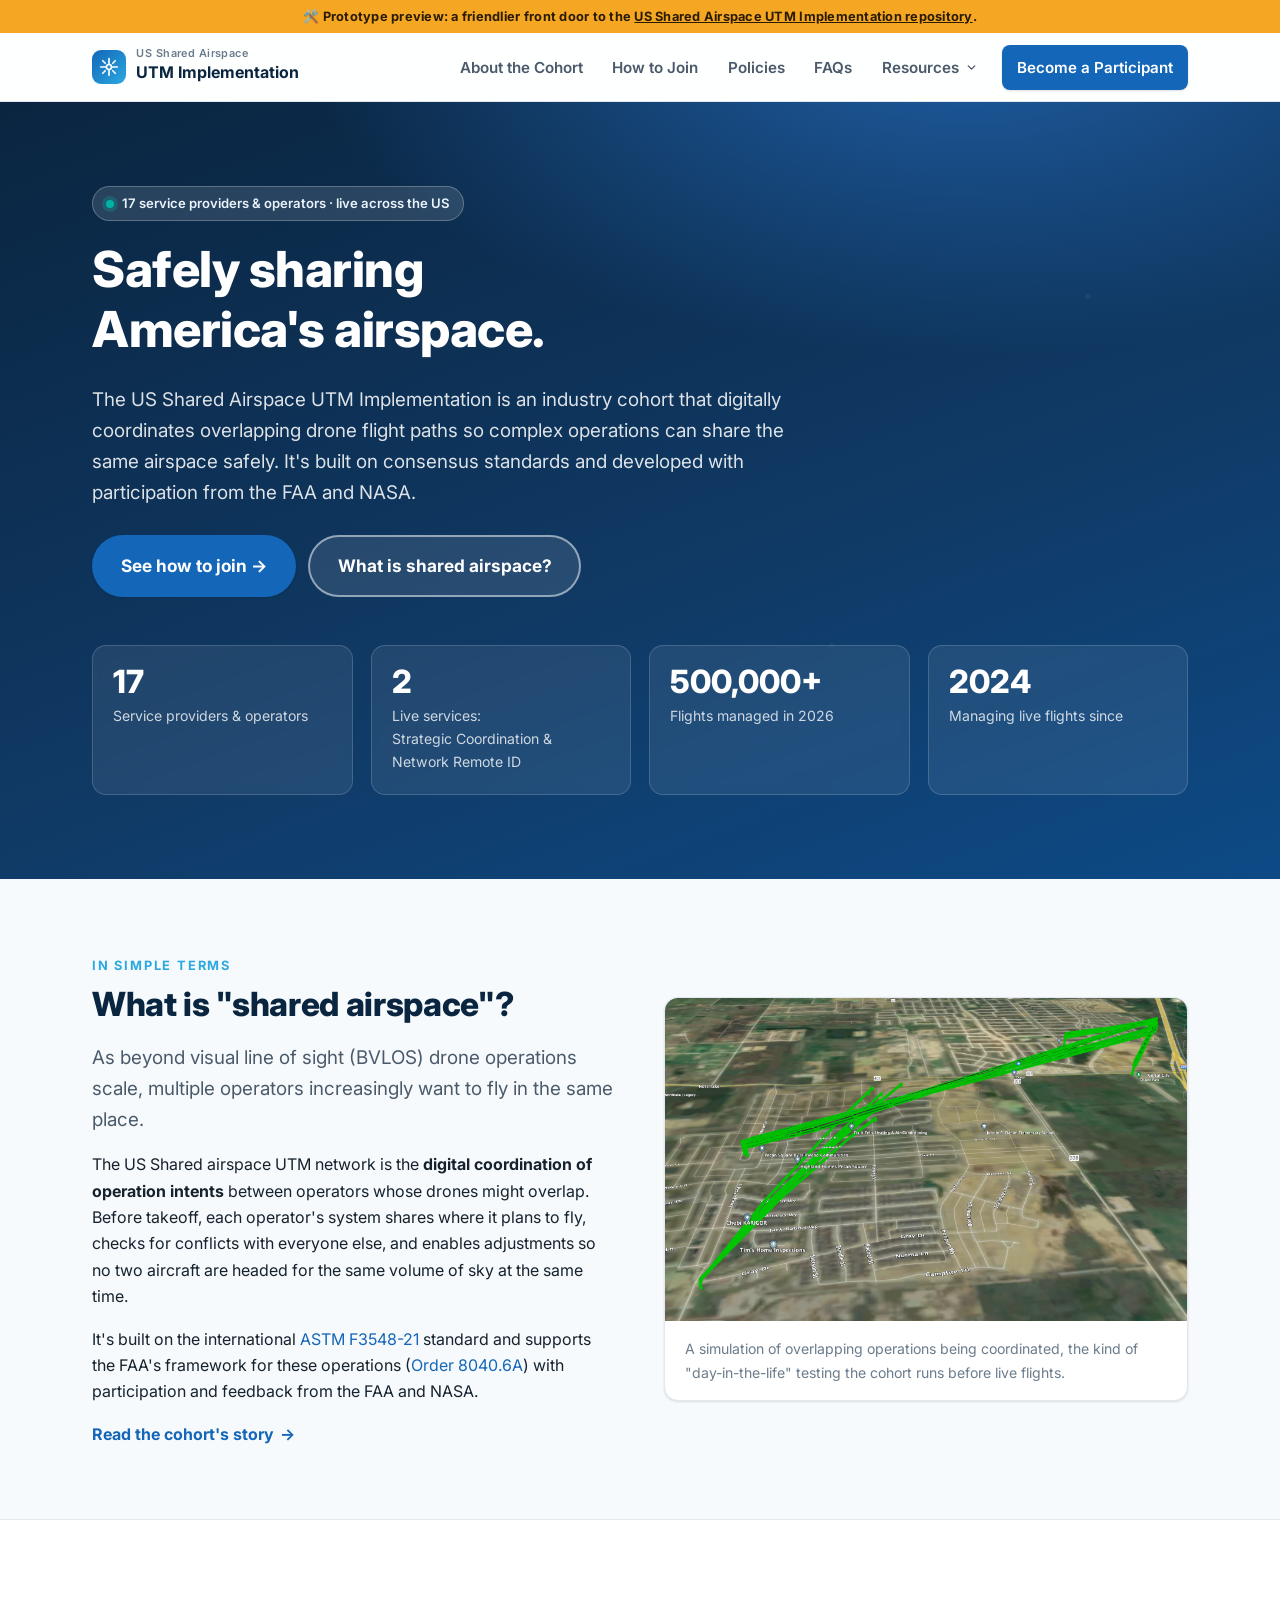
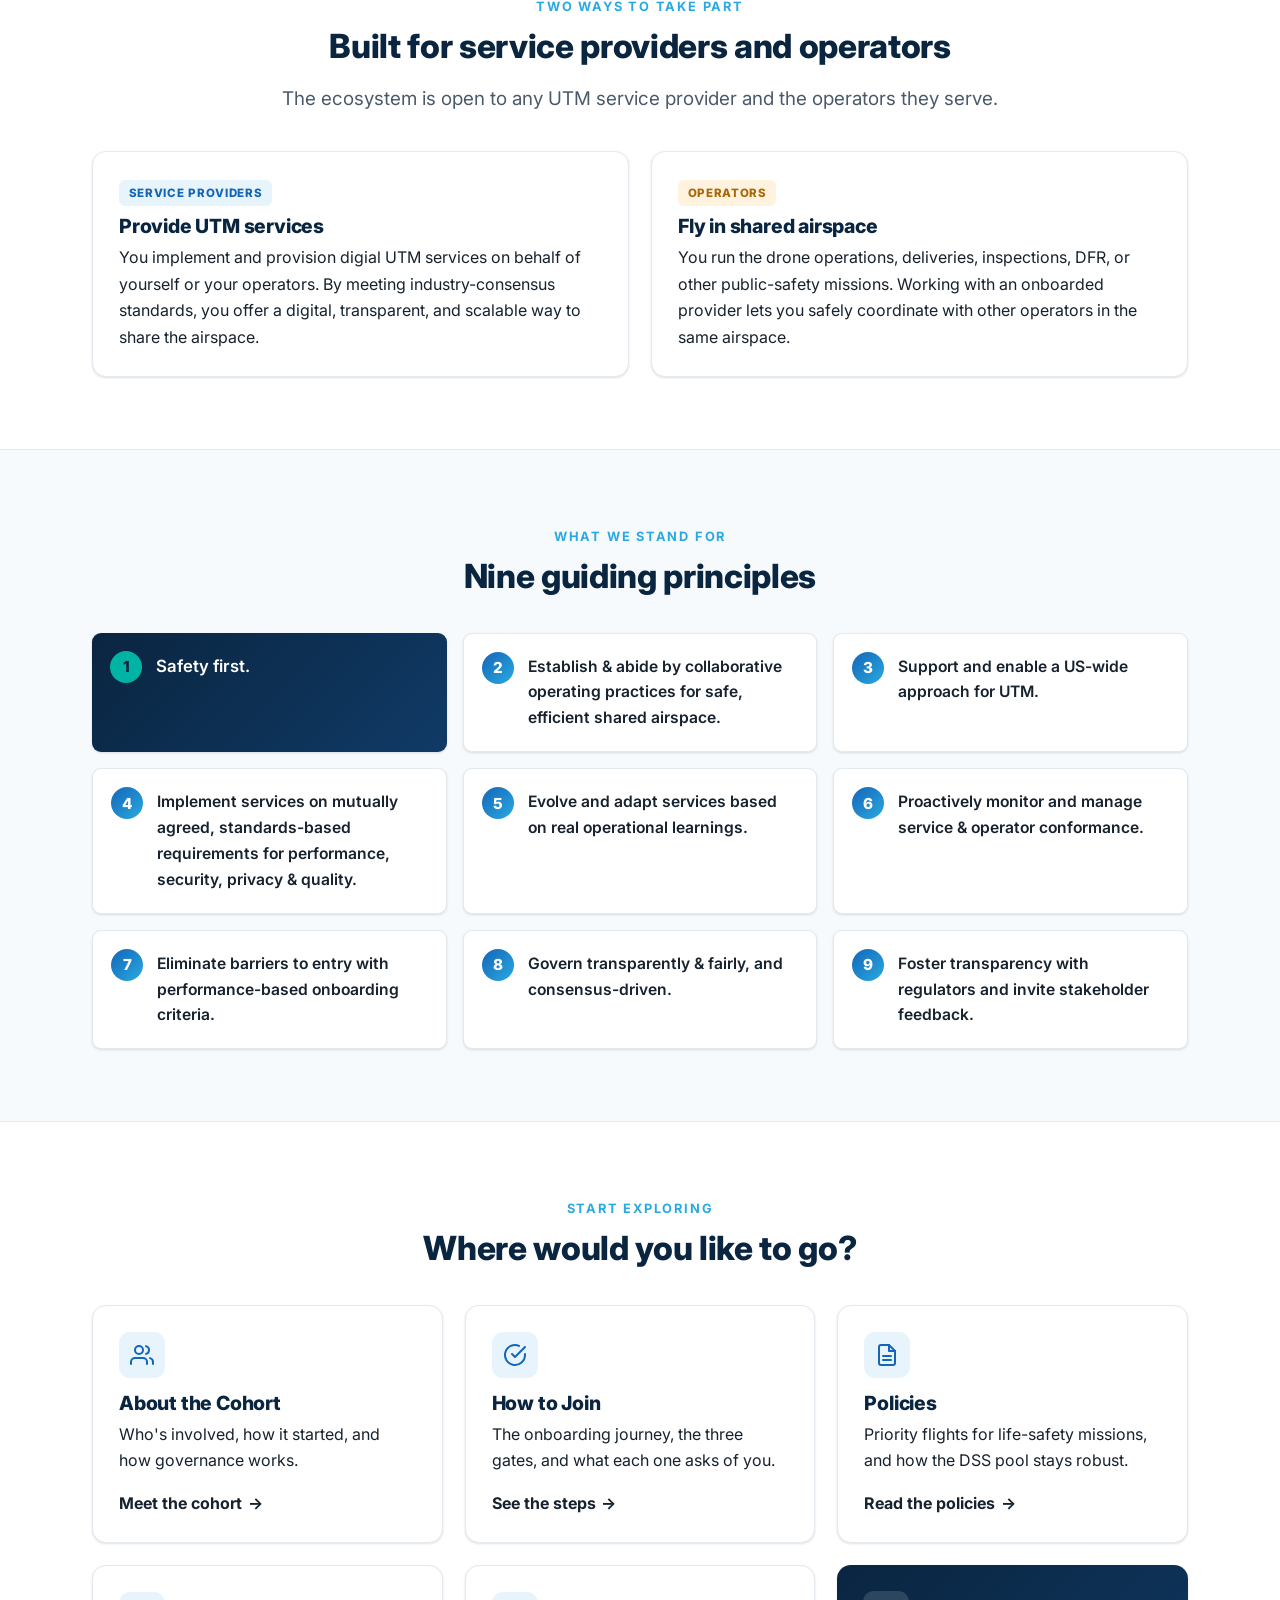
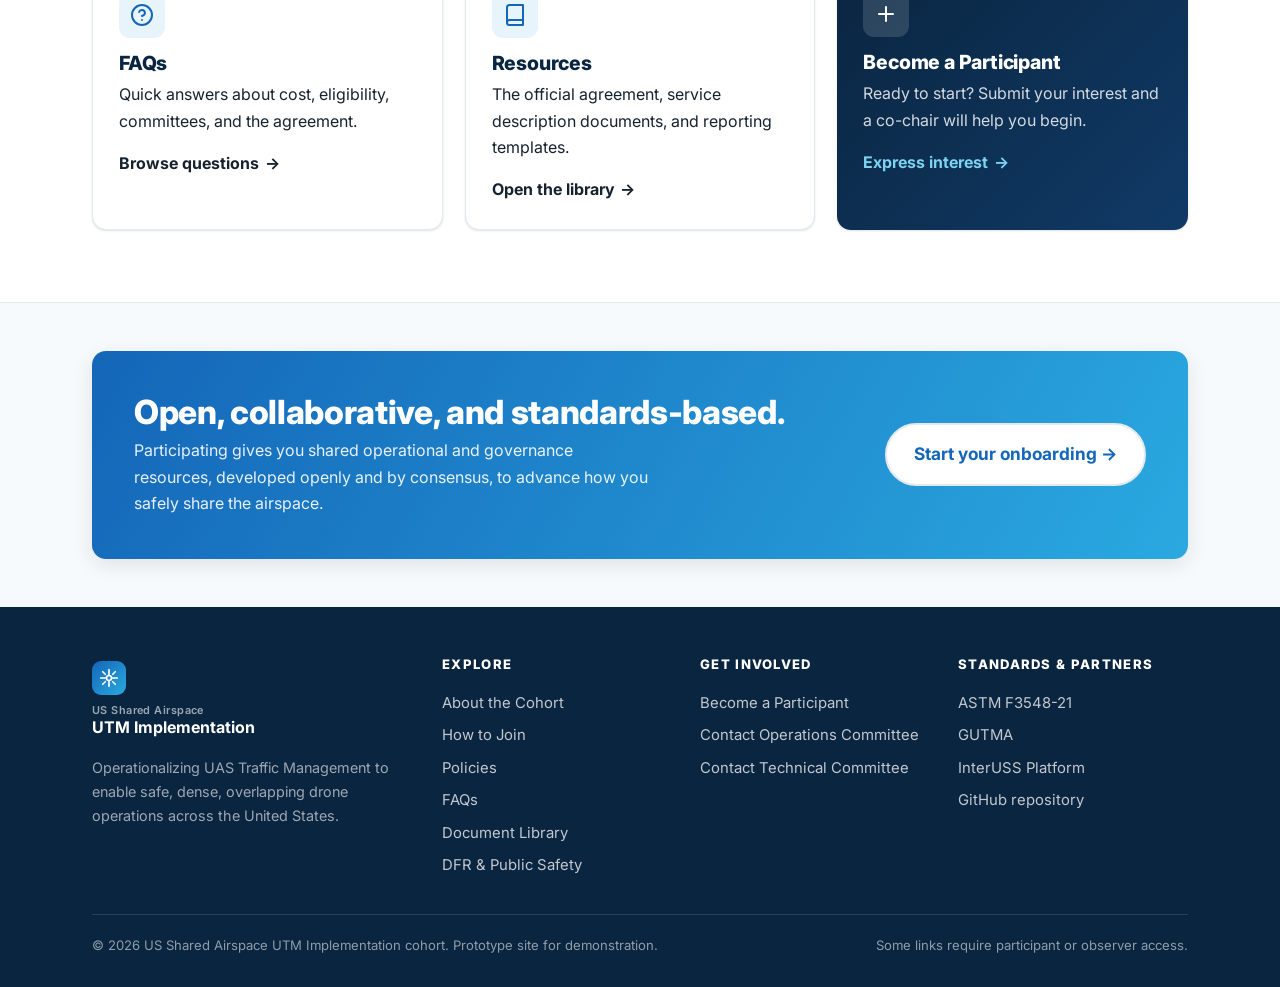
==== commit b76b6552: "Updated DFR page based on one-pager Modified DFR/Public Safety page to align with DFR one-pager prop" ====
--- a/site/index.html
+++ b/site/index.html
@@ -26,9 +26,14 @@
       <li><a href="about.html">About the Cohort</a></li>
       <li><a href="onboarding.html">How to Join</a></li>
       <li><a href="policies.html">Policies</a></li>
-      <li><a href="dfr-public-safety.html">Public Safety</a></li>
       <li><a href="faqs.html">FAQs</a></li>
-      <li><a href="resources.html">Resources</a></li>
+      <li class="nav-drop">
+        <button class="nav-drop-btn" aria-expanded="false" aria-controls="nav-resources">Resources <svg viewBox="0 0 24 24" fill="none" stroke="currentColor" stroke-width="2.5" stroke-linecap="round" stroke-linejoin="round" aria-hidden="true"><polyline points="6 9 12 15 18 9"/></svg></button>
+        <ul class="nav-menu" id="nav-resources">
+          <li><a href="resources.html">Document Library</a></li>
+          <li><a href="dfr-public-safety.html">DFR &amp; Public Safety</a></li>
+        </ul>
+      </li>
       <li class="nav-cta"><a class="btn btn-primary" href="mailto:onboarding@us-utm.simplelogin.com" data-intake>Become a Participant</a></li>
     </ul>
   </div>
@@ -194,9 +199,9 @@
         <a href="about.html">About the Cohort</a>
         <a href="onboarding.html">How to Join</a>
         <a href="policies.html">Policies</a>
-        <a href="dfr-public-safety.html">Public Safety</a>
         <a href="faqs.html">FAQs</a>
-        <a href="resources.html">Resources</a>
+        <a href="resources.html">Document Library</a>
+        <a href="dfr-public-safety.html">DFR &amp; Public Safety</a>
       </div>
       <div>
         <h4>Get involved</h4>
--- a/site/assets/css/styles.css
+++ b/site/assets/css/styles.css
@@ -100,16 +100,46 @@
 .brand-text strong { font-size: 1rem; line-height: 1.1; }
 
 .nav-links { display: flex; align-items: center; gap: 4px; list-style: none; margin: 0; padding: 0; }
-.nav-links a {
+.nav-links a,
+.nav-links .nav-drop-btn {
   color: var(--slate); font-weight: 600; font-size: .95rem; padding: .5rem .8rem; border-radius: 8px;
 }
-.nav-links a:hover { color: var(--navy); background: var(--sky-soft); text-decoration: none; }
+.nav-links a:hover,
+.nav-links .nav-drop-btn:hover { color: var(--navy); background: var(--sky-soft); text-decoration: none; }
 .nav-links a.active { color: var(--blue); }
 /* Keep CTA button readable: button color rules must beat the .nav-links a defaults above */
 .nav-links a.btn-primary, .nav-links a.btn-primary:hover { color: #fff; background: var(--blue); }
 .nav-links a.btn-primary:hover { background: #1059a1; }
 .nav-links a.btn-outline, .nav-links a.btn-outline:hover { color: var(--blue); background: #fff; }
 .nav-cta { margin-left: 8px; }
+
+/* nav dropdown */
+.nav-drop { position: relative; }
+.nav-drop-btn {
+  display: inline-flex; align-items: center; gap: .35rem;
+  font-family: inherit; line-height: inherit; background: none; border: 0; cursor: pointer;
+}
+.nav-drop-btn.active { color: var(--blue); }
+.nav-drop-btn svg { width: 13px; height: 13px; transition: transform .18s ease; }
+.nav-drop.open > .nav-drop-btn svg { transform: rotate(180deg); }
+.nav-menu {
+  display: none; list-style: none; margin: 0; padding: 6px; position: absolute; top: calc(100% + 6px); left: 0;
+  min-width: 215px; background: #fff; border: 1px solid var(--line); border-radius: var(--radius-sm);
+  box-shadow: var(--shadow); z-index: 60;
+}
+.nav-drop.open > .nav-menu { display: block; }
+/* invisible bridge so the pointer can cross the gap without closing the menu */
+.nav-drop::after { content: ""; display: none; position: absolute; left: 0; right: 0; top: 100%; height: 10px; }
+.nav-drop.open::after { display: block; }
+.nav-menu a { display: block; padding: .55rem .7rem; white-space: nowrap; }
+/* No-JS fallback only: main.js adds .js-drops and then owns the open state,
+   so `aria-expanded` always matches what is on screen. */
+@media (min-width: 861px) {
+  .nav-links:not(.js-drops) .nav-drop:hover > .nav-menu,
+  .nav-links:not(.js-drops) .nav-drop:focus-within > .nav-menu { display: block; }
+  .nav-links:not(.js-drops) .nav-drop:hover::after,
+  .nav-links:not(.js-drops) .nav-drop:focus-within::after { display: block; }
+}
 
 .nav-toggle {
   display: none; background: none; border: 0; cursor: pointer; padding: 8px; border-radius: 8px;
@@ -133,6 +163,14 @@
   .nav-links a { padding: .75rem .6rem; font-size: 1rem; }
   .nav-cta { margin: 6px 0 0; }
   .nav-cta .btn { width: 100%; justify-content: center; }
+  .nav-drop { position: static; }
+  .nav-links .nav-drop-btn { width: 100%; justify-content: space-between; padding: .75rem .6rem; font-size: 1rem; }
+  .nav-menu {
+    position: static; min-width: 0; padding: 0 0 4px 14px; border: 0; box-shadow: none;
+    border-left: 2px solid var(--line); margin-left: .6rem;
+  }
+  .nav-drop::after { content: none; }
+  .nav-menu a { padding: .6rem .6rem; }
 }
 
 /* ---------- Hero ---------- */
@@ -176,6 +214,10 @@
 .stat .num { font-size: 2rem; font-weight: 800; color: #fff; line-height: 1; }
 .stat .lbl { font-size: .88rem; color: rgba(255,255,255,.78); margin-top: .35rem; }
 @media (max-width: 720px){ .stats { grid-template-columns: repeat(2,1fr); } }
+/* stats on a light section */
+.stats--light .stat { background: var(--card); border-color: var(--line); box-shadow: var(--shadow-sm); backdrop-filter: none; }
+.stats--light .stat .num { color: var(--navy); }
+.stats--light .stat .lbl { color: var(--slate); }
 
 /* ---------- Cards & grids ---------- */
 .grid { display: grid; gap: 22px; }
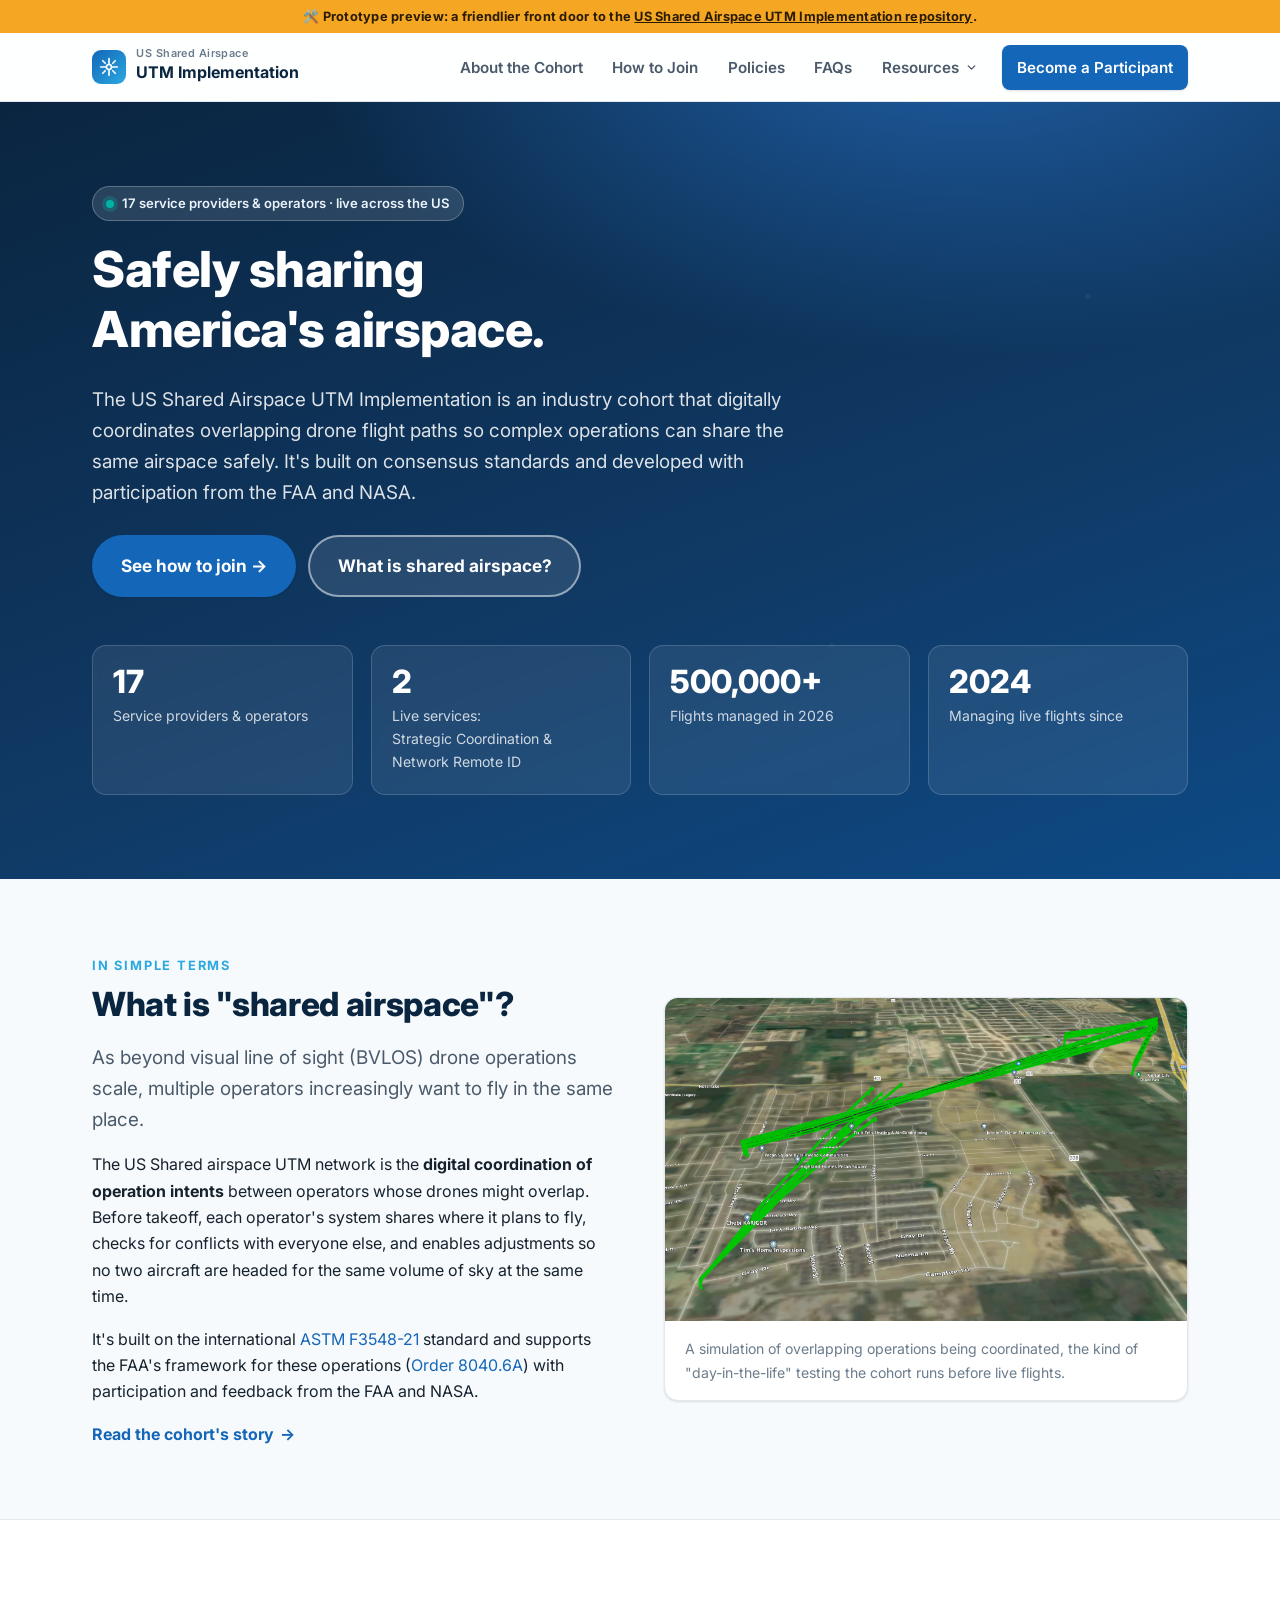
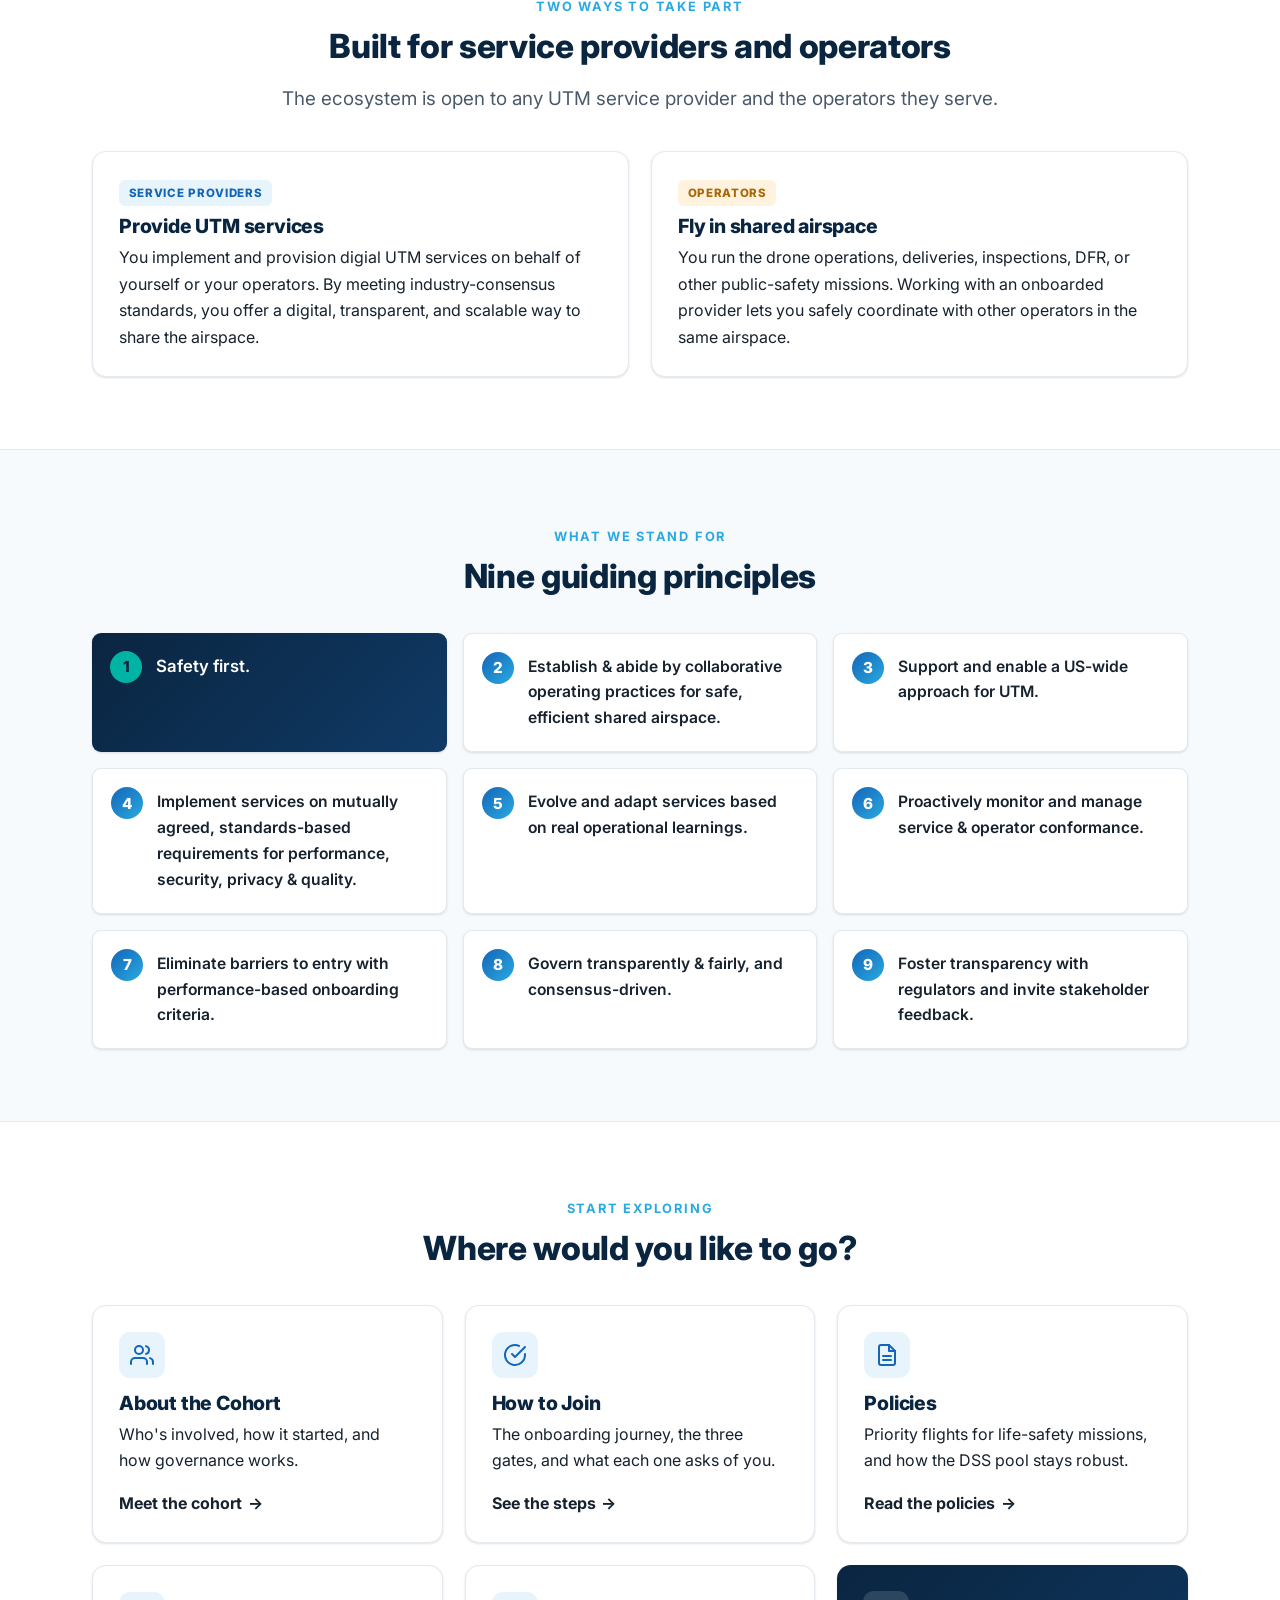
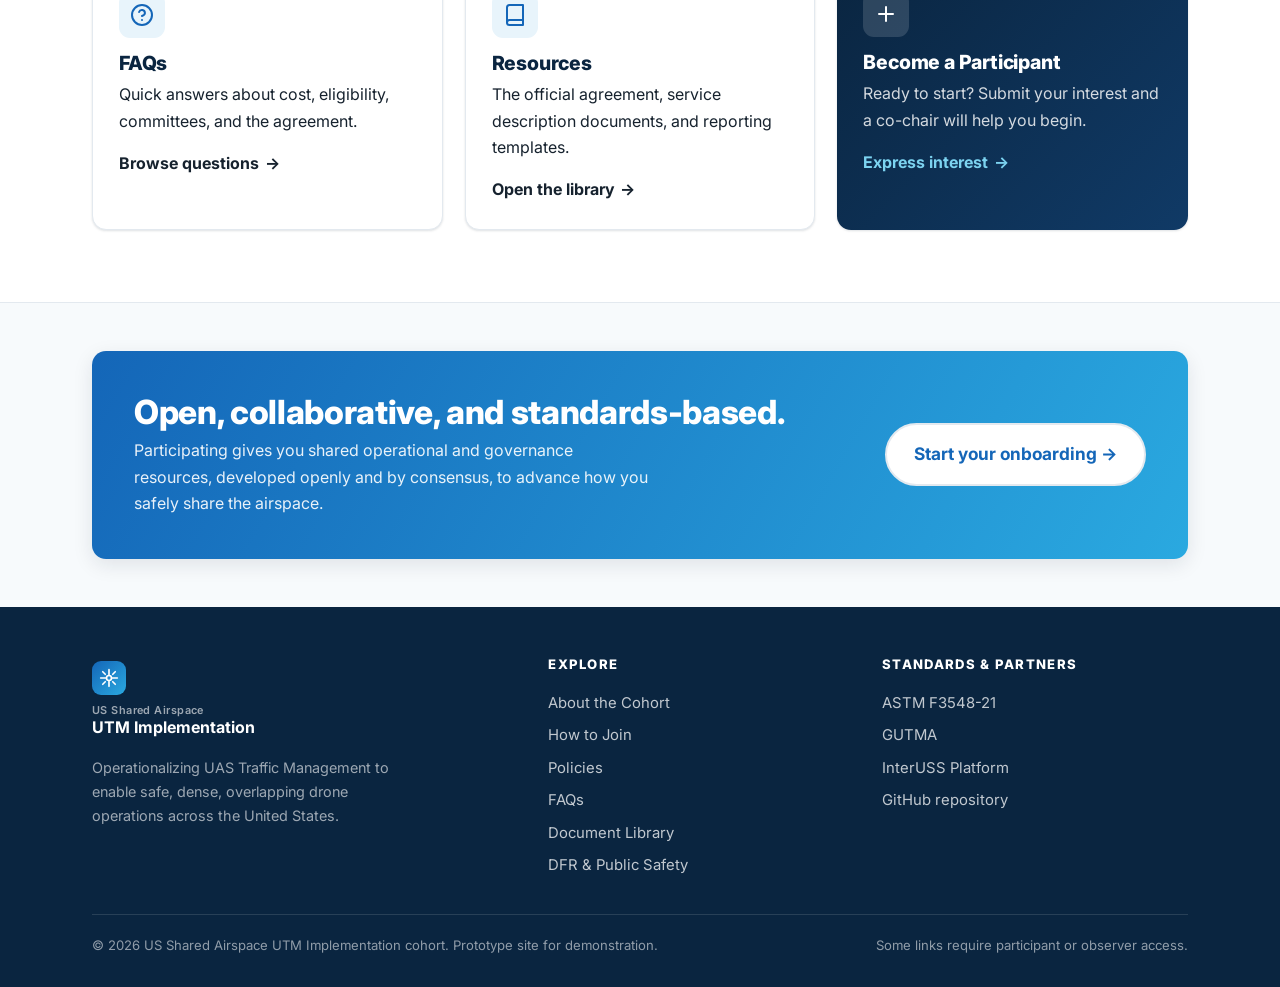
==== commit 5fa55f1e: "Consolidate CTAs Consolidated email CTAs to only cover onboarding request to follow current pathways" ====
--- a/site/index.html
+++ b/site/index.html
@@ -204,12 +204,6 @@
         <a href="dfr-public-safety.html">DFR &amp; Public Safety</a>
       </div>
       <div>
-        <h4>Get involved</h4>
-        <a href="mailto:onboarding@us-utm.simplelogin.com" data-intake>Become a Participant</a>
-        <a href="mailto:onboarding@us-utm.simplelogin.com">Contact Operations Committee</a>
-        <a href="mailto:technical-committee@us-utm.simplelogin.com">Contact Technical Committee</a>
-      </div>
-      <div>
         <h4>Standards &amp; partners</h4>
         <a href="https://www.astm.org/f3548-21.html">ASTM F3548-21</a>
         <a href="https://gutma.org/">GUTMA</a>
--- a/site/assets/css/styles.css
+++ b/site/assets/css/styles.css
@@ -393,7 +393,7 @@
 /* ---------- Footer ---------- */
 .site-footer { background: var(--navy); color: rgba(255,255,255,.75); margin-top: 0; }
 .site-footer .container { padding: 50px 22px 30px; }
-.foot-grid { display:grid; grid-template-columns: 1.4fr 1fr 1fr 1fr; gap: 28px; }
+.foot-grid { display:grid; grid-template-columns: 1.4fr 1fr 1fr; gap: 28px; }
 @media (max-width: 820px){ .foot-grid { grid-template-columns: 1fr 1fr; } }
 @media (max-width: 480px){ .foot-grid { grid-template-columns: 1fr; } }
 .site-footer h4 { color:#fff; font-size:.82rem; text-transform:uppercase; letter-spacing:.1em; margin-bottom: .9rem; }
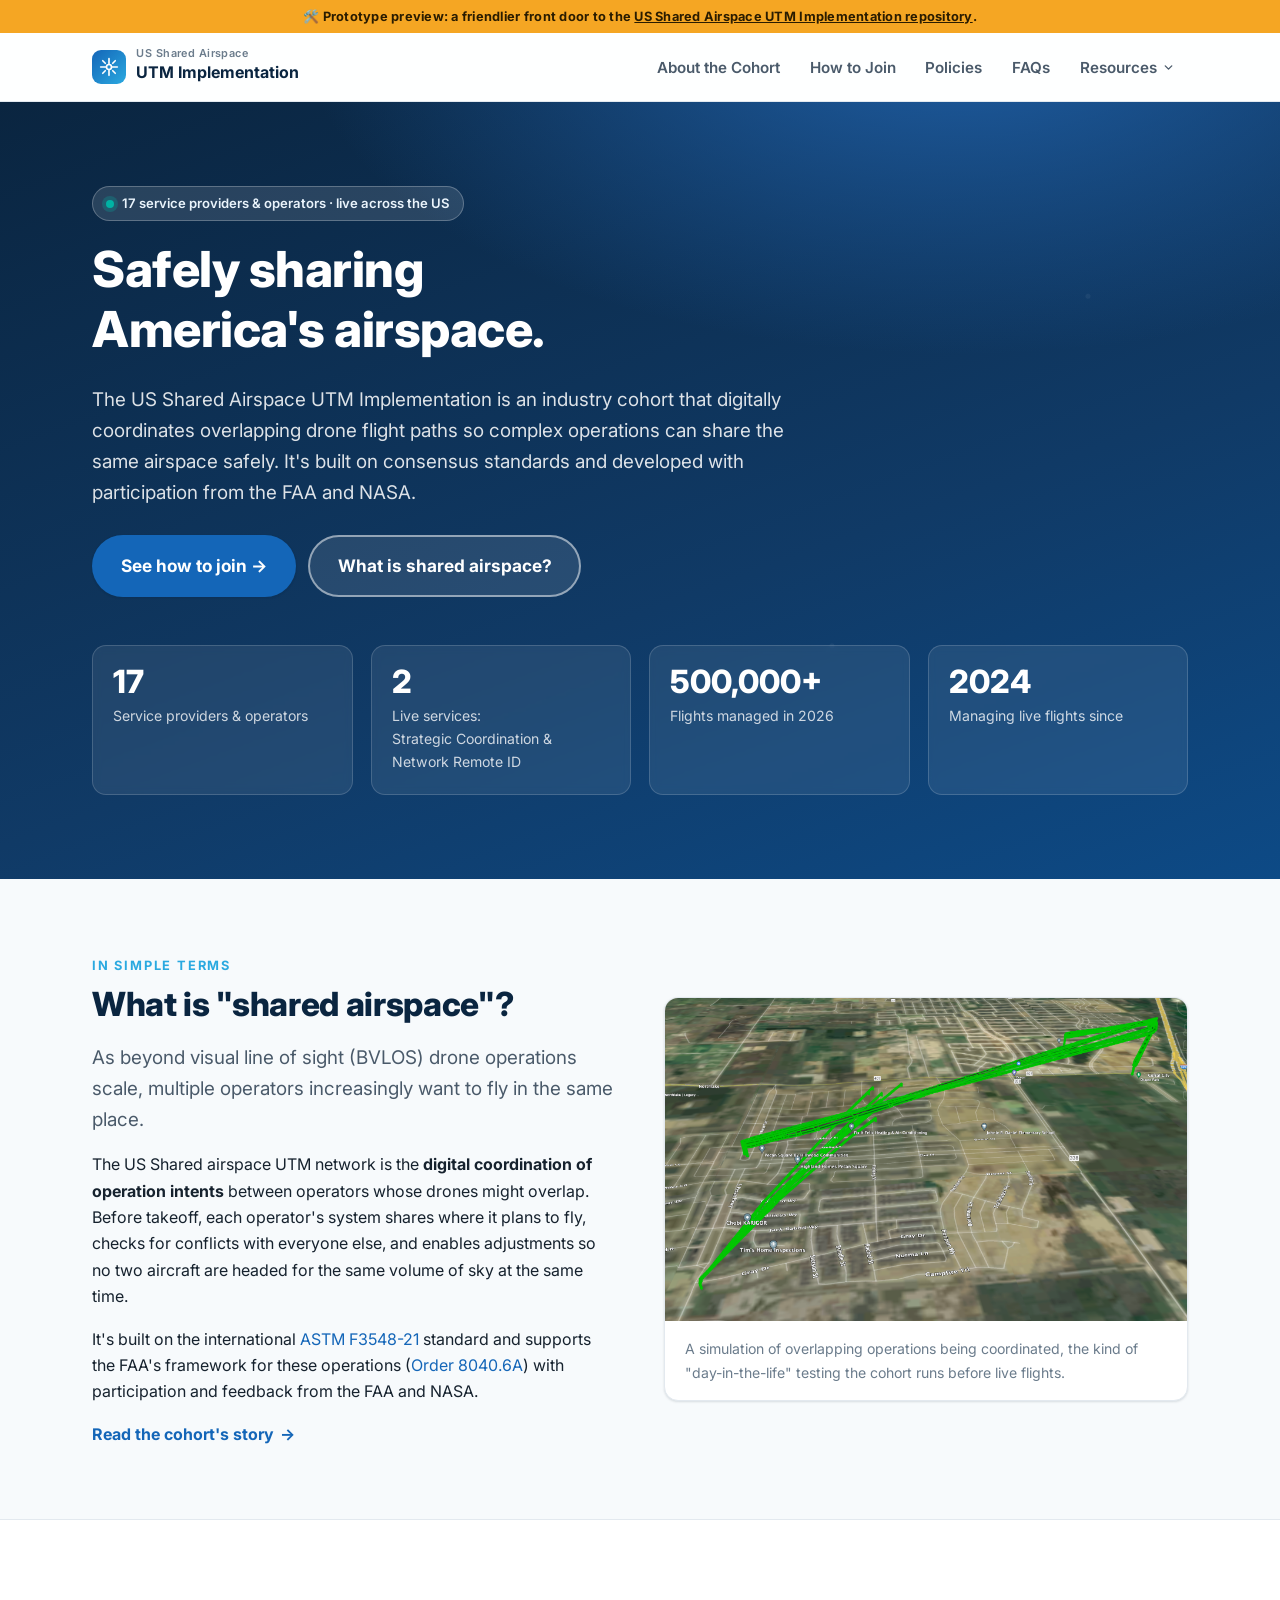
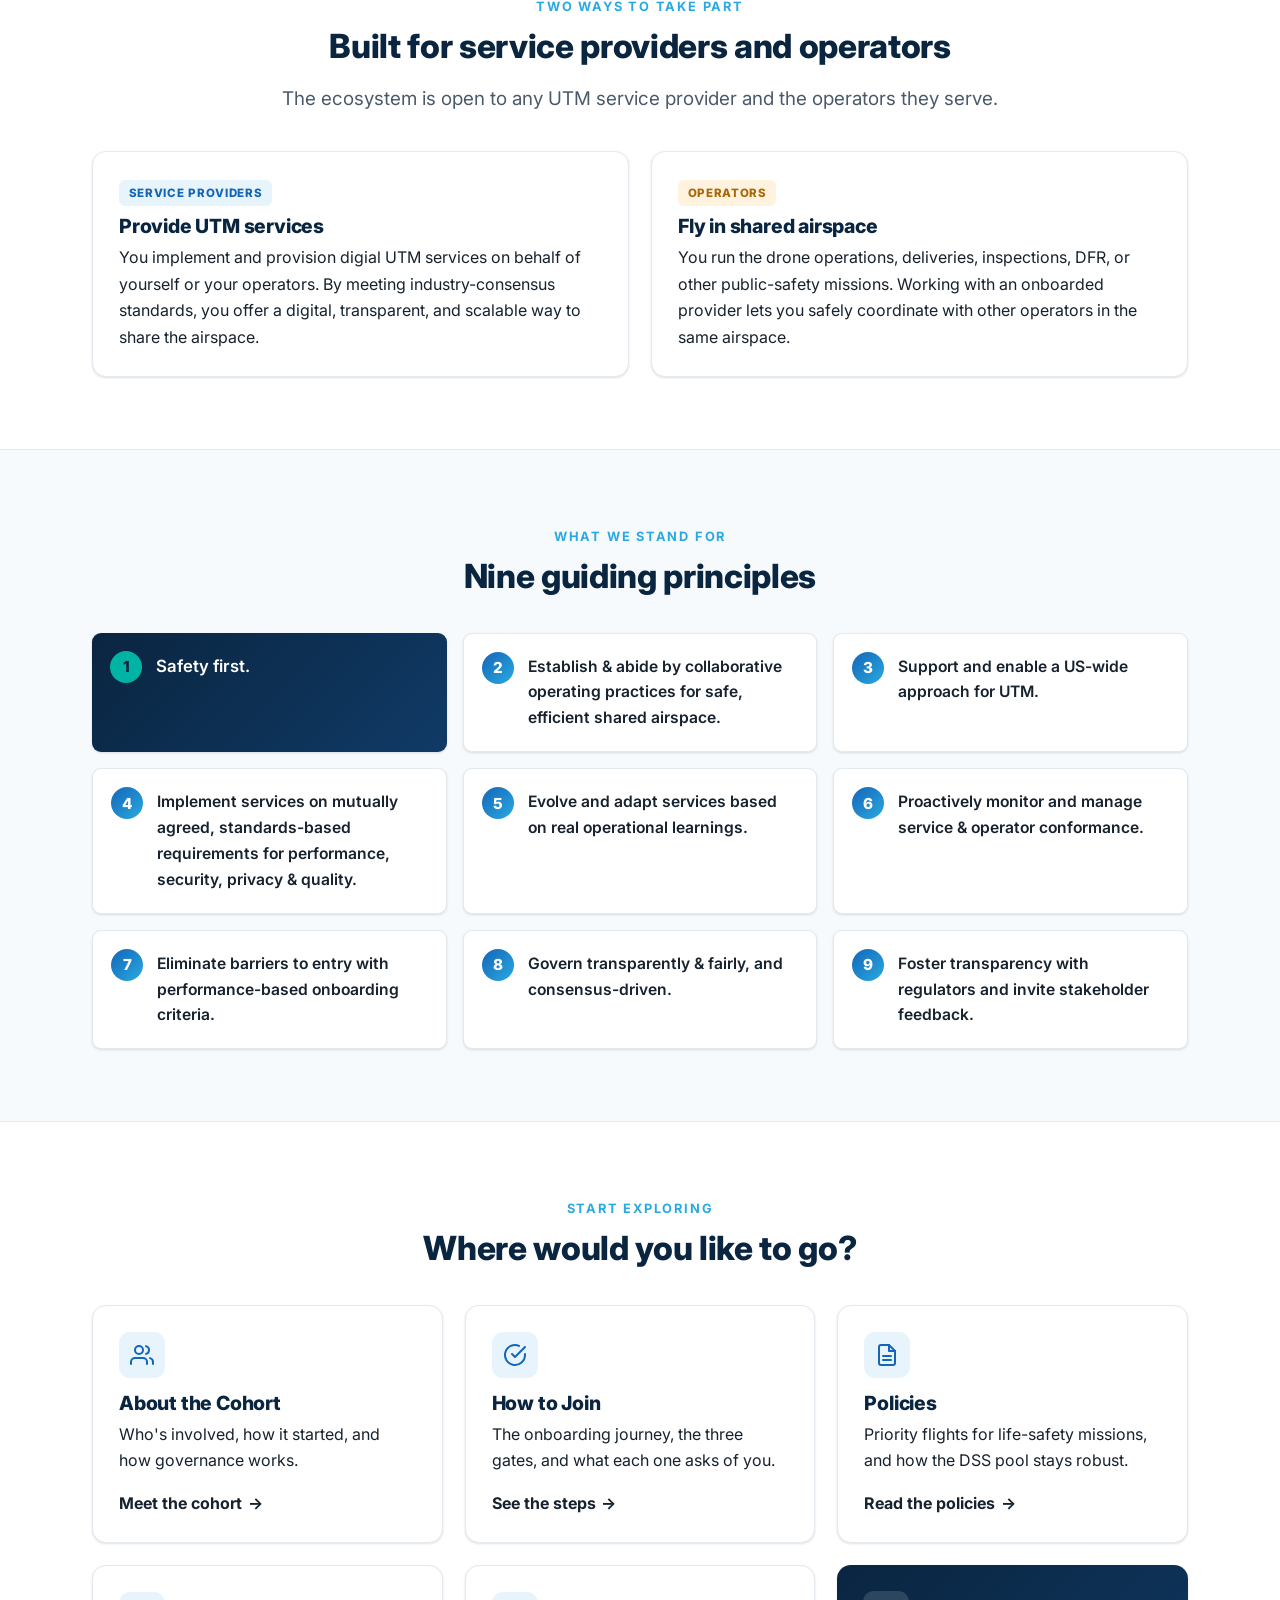
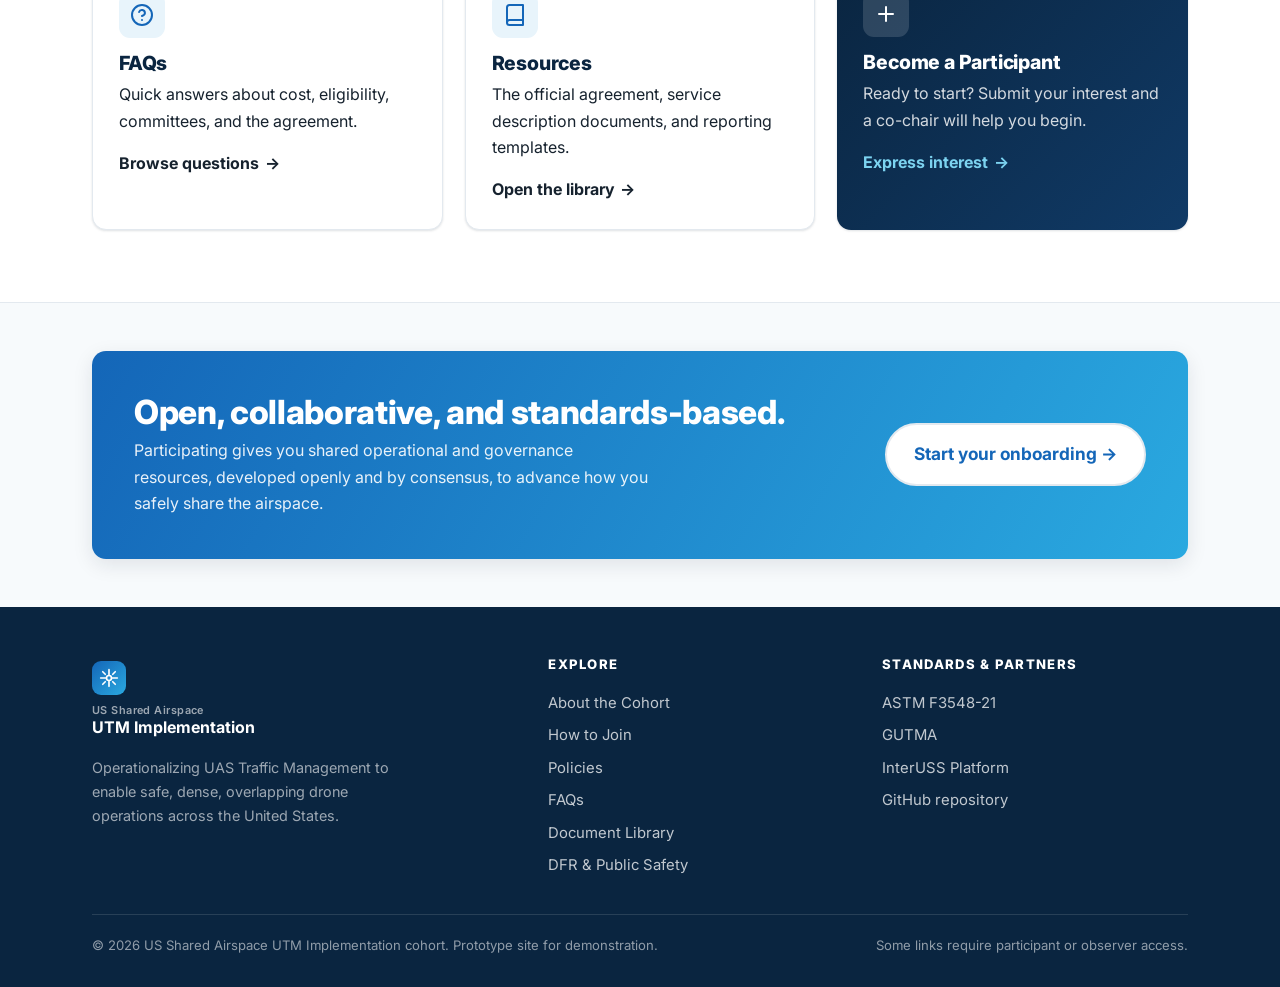
==== commit 358c0298: "Further refine CTAs Remove CTA link in header, ensure CTA in 'how to join' is for service providers" ====
--- a/site/index.html
+++ b/site/index.html
@@ -34,7 +34,6 @@
           <li><a href="dfr-public-safety.html">DFR &amp; Public Safety</a></li>
         </ul>
       </li>
-      <li class="nav-cta"><a class="btn btn-primary" href="mailto:onboarding@us-utm.simplelogin.com" data-intake>Become a Participant</a></li>
     </ul>
   </div>
 </header>
--- a/site/assets/css/styles.css
+++ b/site/assets/css/styles.css
@@ -123,7 +123,7 @@
 .nav-drop-btn svg { width: 13px; height: 13px; transition: transform .18s ease; }
 .nav-drop.open > .nav-drop-btn svg { transform: rotate(180deg); }
 .nav-menu {
-  display: none; list-style: none; margin: 0; padding: 6px; position: absolute; top: calc(100% + 6px); left: 0;
+  display: none; list-style: none; margin: 0; padding: 6px; position: absolute; top: calc(100% + 6px); right: 0;
   min-width: 215px; background: #fff; border: 1px solid var(--line); border-radius: var(--radius-sm);
   box-shadow: var(--shadow); z-index: 60;
 }
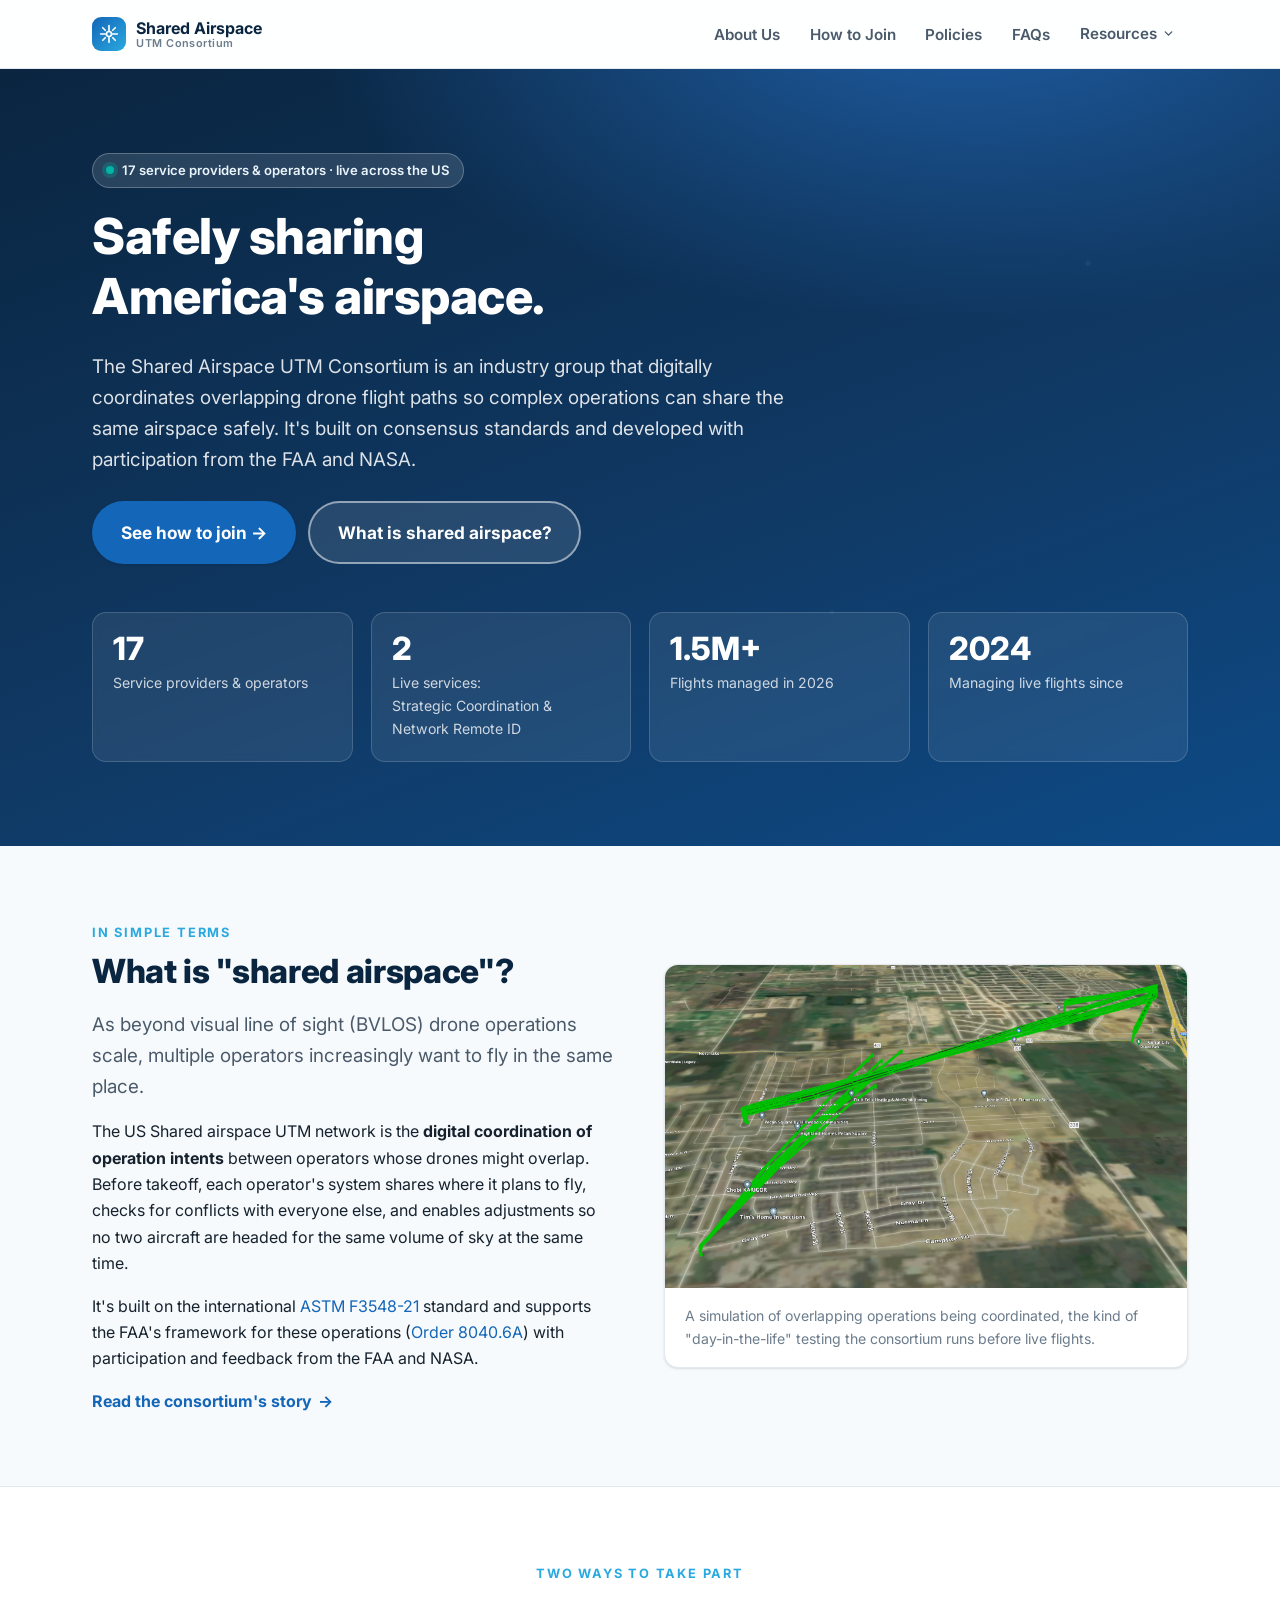
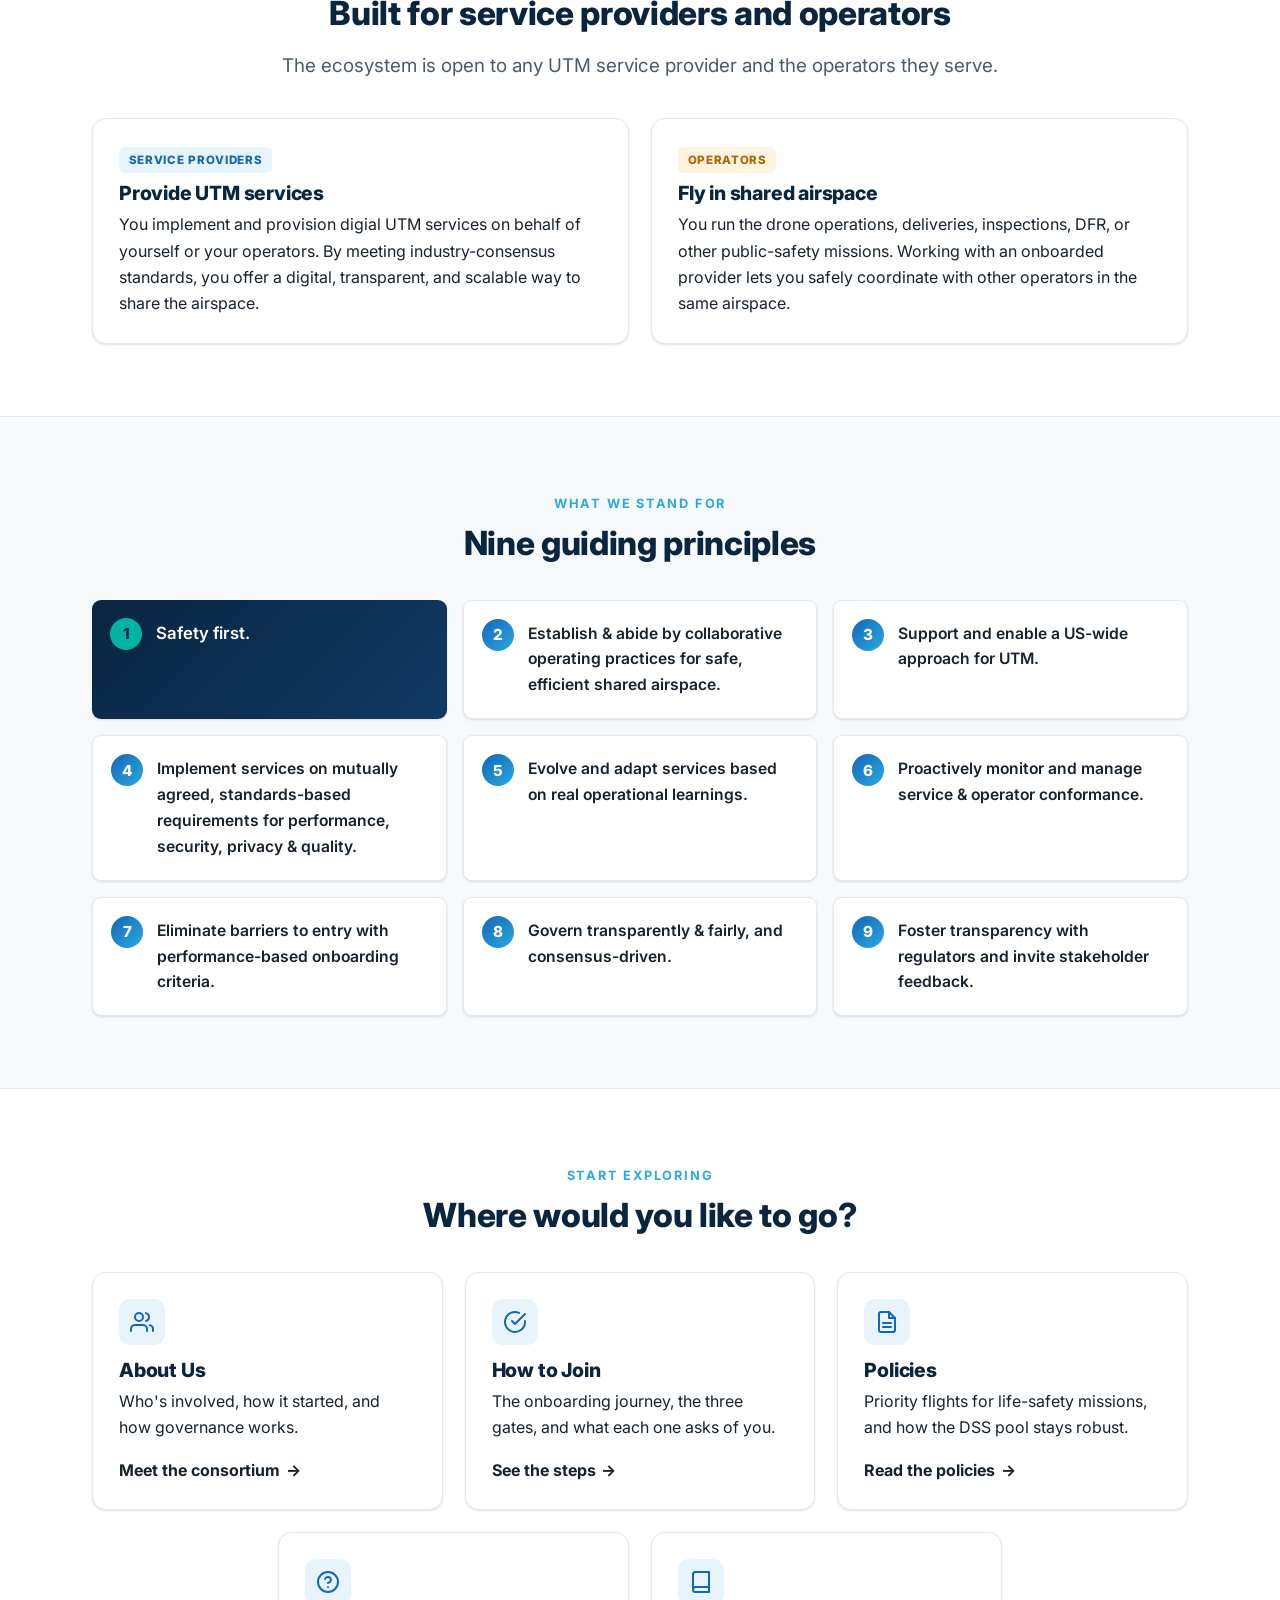
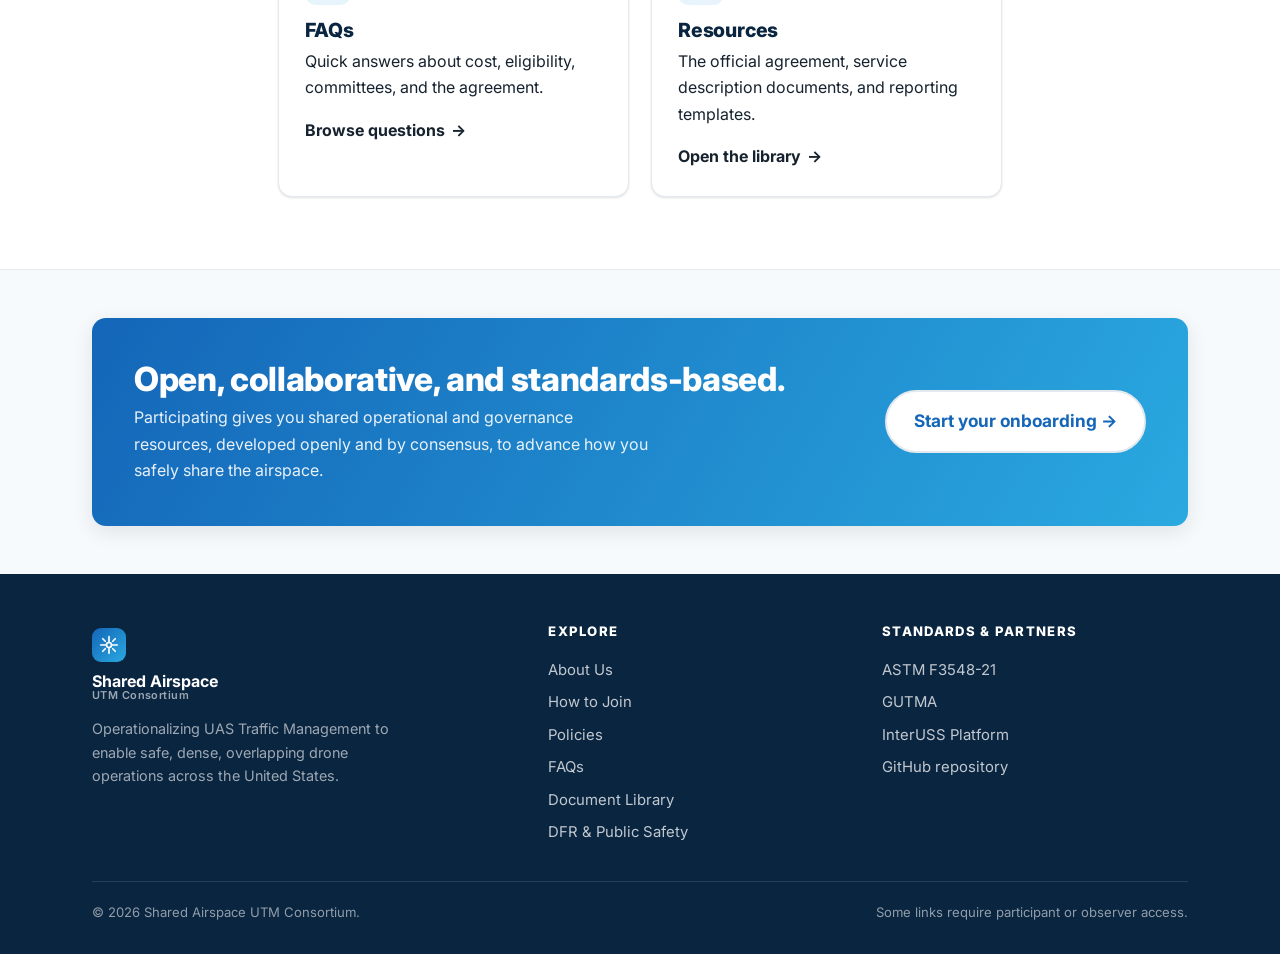
==== commit e52ec787: "Final changes ready for publication Incorporating changes approved by Operations committee for Conso" ====
--- a/site/index.html
+++ b/site/index.html
@@ -3,27 +3,26 @@
 <head>
 <meta charset="UTF-8" />
 <meta name="viewport" content="width=device-width, initial-scale=1.0" />
-<title>US Shared Airspace UTM Implementation | Sharing the Airspace for Drones</title>
+<title>Shared Airspace UTM Consortium | Sharing the Airspace for Drones</title>
 <meta name="description" content="A community of drone service providers and operators coordinating safe, shared airspace for complex drone operations across the United States." />
 <link rel="preconnect" href="https://fonts.googleapis.com"><link rel="preconnect" href="https://fonts.gstatic.com" crossorigin>
 <link href="https://fonts.googleapis.com/css2?family=Inter:wght@400;600;700;800&display=swap" rel="stylesheet">
 <link rel="stylesheet" href="assets/css/styles.css" />
 </head>
 <body>
-<div class="proto-ribbon">🛠️ Prototype preview: a friendlier front door to the <a href="https://github.com/utmimplementationus/getstarted">US Shared Airspace UTM Implementation repository</a>.</div>
 
 <!-- HEADER -->
 <header class="site-header">
   <div class="container nav">
-    <a class="brand" href="index.html" aria-label="US Shared Airspace UTM Implementation home">
+    <a class="brand" href="index.html" aria-label="Shared Airspace UTM Consortium home">
       <span class="mark" aria-hidden="true">
         <svg viewBox="0 0 24 24" fill="none" stroke="currentColor" stroke-width="2" stroke-linecap="round" stroke-linejoin="round"><path d="M12 2v6M12 16v6M2 12h6M16 12h6"/><circle cx="12" cy="12" r="3"/><path d="M4.5 4.5l3 3M19.5 4.5l-3 3M4.5 19.5l3-3M19.5 19.5l-3-3"/></svg>
       </span>
-      <span class="brand-text"><small>US Shared Airspace</small><strong>UTM Implementation</strong></span>
+      <span class="brand-text"><strong>Shared Airspace</strong><small>UTM Consortium</small></span>
     </a>
     <button class="nav-toggle" aria-label="Toggle menu" aria-expanded="false" aria-controls="nav-links"><span></span></button>
     <ul class="nav-links" id="nav-links">
-      <li><a href="about.html">About the Cohort</a></li>
+      <li><a href="about.html">About Us</a></li>
       <li><a href="onboarding.html">How to Join</a></li>
       <li><a href="policies.html">Policies</a></li>
       <li><a href="faqs.html">FAQs</a></li>
@@ -43,7 +42,7 @@
   <div class="container">
     <span class="hero-badge"><span class="dot"></span> 17 service providers &amp; operators · live across the US</span>
     <h1>Safely sharing America's airspace.</h1>
-    <p class="lead">The US Shared Airspace UTM Implementation is an industry cohort that digitally coordinates overlapping drone flight paths so complex operations can share the same airspace safely. It's built on consensus standards and developed with participation from the FAA and NASA.</p>
+    <p class="lead">The Shared Airspace UTM Consortium is an industry group that digitally coordinates overlapping drone flight paths so complex operations can share the same airspace safely. It's built on consensus standards and developed with participation from the FAA and NASA.</p>
     <div class="hero-actions">
       <a class="btn btn-primary btn-lg" href="onboarding.html">See how to join →</a>
       <a class="btn btn-ghost btn-lg" href="#what">What is shared airspace?</a>
@@ -51,7 +50,7 @@
     <div class="stats" style="margin-top:48px">
       <div class="stat reveal"><div class="num">17</div><div class="lbl">Service providers &amp; operators</div></div>
       <div class="stat reveal"><div class="num">2</div><div class="lbl">Live services: <br> Strategic Coordination &amp; Network Remote ID</div></div>
-      <div class="stat reveal"><div class="num">500,000+</div><div class="lbl">Flights managed in 2026 </div></div>
+      <div class="stat reveal"><div class="num">1.5M+</div><div class="lbl">Flights managed in 2026</div></div>
       <div class="stat reveal"><div class="num">2024</div><div class="lbl">Managing live flights since</div></div>
     </div>
   </div>
@@ -67,11 +66,11 @@
         <p class="lead">As beyond visual line of sight (BVLOS) drone operations scale, multiple operators increasingly want to fly in the same place.</p>
         <p>The US Shared airspace UTM network is the <strong>digital coordination of operation intents</strong> between operators whose drones might overlap. Before takeoff, each operator's system shares where it plans to fly, checks for conflicts with everyone else, and enables adjustments so no two aircraft are headed for the same volume of sky at the same time.</p>
         <p>It's built on the international <a href="https://www.astm.org/f3548-21.html">ASTM&nbsp;F3548-21</a> standard and supports the FAA's framework for these operations (<a href="https://www.faa.gov/regulations_policies/orders_notices/index.cfm/go/document.information/documentID/1042092">Order&nbsp;8040.6A</a>) with participation and feedback from the FAA and NASA.</p>
-        <a class="card-link" href="about.html">Read the cohort's story </a>
+        <a class="card-link" href="about.html">Read the consortium's story </a>
       </div>
       <div class="reveal card" style="padding:0; overflow:hidden">
         <img src="assets/img/simulation-example.png" alt="Visualization of overlapping drone operations being coordinated in shared airspace" />
-        <div style="padding:16px 20px"><p class="mb-0 muted" style="font-size:.88rem">A simulation of overlapping operations being coordinated, the kind of "day-in-the-life" testing the cohort runs before live flights.</p></div>
+        <div style="padding:16px 20px"><p class="mb-0 muted" style="font-size:.88rem">A simulation of overlapping operations being coordinated, the kind of "day-in-the-life" testing the consortium runs before live flights.</p></div>
       </div>
     </div>
   </div>
@@ -128,12 +127,12 @@
       <span class="eyebrow">Start exploring</span>
       <h2>Where would you like to go?</h2>
     </div>
-    <div class="grid grid-3">
+    <div class="grid grid-center">
       <a href="about.html" class="card hover reveal" style="color:inherit">
         <div class="ico"><svg viewBox="0 0 24 24" fill="none" stroke="currentColor" stroke-width="2" stroke-linecap="round" stroke-linejoin="round"><path d="M17 21v-2a4 4 0 0 0-4-4H5a4 4 0 0 0-4 4v2"/><circle cx="9" cy="7" r="4"/><path d="M23 21v-2a4 4 0 0 0-3-3.87M16 3.13a4 4 0 0 1 0 7.75"/></svg></div>
-        <h3>About the Cohort</h3>
+        <h3>About Us</h3>
         <p>Who's involved, how it started, and how governance works.</p>
-        <span class="card-link">Meet the cohort</span>
+        <span class="card-link">Meet the consortium</span>
       </a>
       <a href="onboarding.html" class="card hover reveal" style="color:inherit">
         <div class="ico"><svg viewBox="0 0 24 24" fill="none" stroke="currentColor" stroke-width="2" stroke-linecap="round" stroke-linejoin="round"><path d="M22 11.08V12a10 10 0 1 1-5.93-9.14"/><polyline points="22 4 12 14.01 9 11.01"/></svg></div>
@@ -159,12 +158,6 @@
         <p>The official agreement, service description documents, and reporting templates.</p>
         <span class="card-link">Open the library</span>
       </a>
-      <a href="mailto:onboarding@us-utm.simplelogin.com" data-intake class="card hover reveal" style="color:inherit; background:linear-gradient(135deg,var(--navy),var(--navy-2)); border:0;">
-        <div class="ico" style="background:rgba(255,255,255,.14); color:#fff"><svg viewBox="0 0 24 24" fill="none" stroke="currentColor" stroke-width="2" stroke-linecap="round" stroke-linejoin="round"><line x1="12" y1="5" x2="12" y2="19"/><line x1="5" y1="12" x2="19" y2="12"/></svg></div>
-        <h3 style="color:#fff">Become a Participant</h3>
-        <p style="color:rgba(255,255,255,.82)">Ready to start? Submit your interest and a co-chair will help you begin.</p>
-        <span class="card-link" style="color:#7cd3f0">Express interest</span>
-      </a>
     </div>
   </div>
 </section>
@@ -189,13 +182,13 @@
       <div class="foot-brand">
         <a class="brand" href="index.html" style="color:#fff; margin-bottom:12px">
           <span class="mark" aria-hidden="true"><svg viewBox="0 0 24 24" fill="none" stroke="currentColor" stroke-width="2" stroke-linecap="round" stroke-linejoin="round"><path d="M12 2v6M12 16v6M2 12h6M16 12h6"/><circle cx="12" cy="12" r="3"/><path d="M4.5 4.5l3 3M19.5 4.5l-3 3M4.5 19.5l3-3M19.5 19.5l-3-3"/></svg></span>
-          <span class="brand-text"><small style="color:rgba(255,255,255,.6)">US Shared Airspace</small><strong style="color:#fff">UTM Implementation</strong></span>
+          <span class="brand-text"><strong style="color:#fff">Shared Airspace</strong><small style="color:rgba(255,255,255,.6)">UTM Consortium</small></span>
         </a>
         <p>Operationalizing UAS Traffic Management to enable safe, dense, overlapping drone operations across the United States.</p>
       </div>
       <div>
         <h4>Explore</h4>
-        <a href="about.html">About the Cohort</a>
+        <a href="about.html">About Us</a>
         <a href="onboarding.html">How to Join</a>
         <a href="policies.html">Policies</a>
         <a href="faqs.html">FAQs</a>
@@ -211,7 +204,7 @@
       </div>
     </div>
     <div class="foot-bottom">
-      <span>© 2026 US Shared Airspace UTM Implementation cohort. Prototype site for demonstration.</span>
+      <span>© 2026 Shared Airspace UTM Consortium.</span>
       <span>Some links require participant or observer access.</span>
     </div>
   </div>
--- a/site/assets/css/styles.css
+++ b/site/assets/css/styles.css
@@ -1,5 +1,5 @@
 /* =====================================================================
-   US UTM Implementation — Public Site Prototype
+   Shared Airspace UTM Consortium — Public Site
    Design system: aviation-inspired, calm, trustworthy, accessible.
    Pure CSS, no build step.
    ===================================================================== */
@@ -97,7 +97,7 @@
 }
 .brand .mark svg { width: 20px; height: 20px; }
 .brand-text small { display: block; font-size: .68rem; font-weight: 600; color: var(--mist); letter-spacing: .04em; line-height: 1; }
-.brand-text strong { font-size: 1rem; line-height: 1.1; }
+.brand-text strong { display: block; font-size: 1rem; line-height: 1.15; }
 
 .nav-links { display: flex; align-items: center; gap: 4px; list-style: none; margin: 0; padding: 0; }
 .nav-links a,
@@ -227,6 +227,14 @@
 @media (max-width: 920px){ .grid-3, .grid-4 { grid-template-columns: repeat(2,1fr); } }
 @media (max-width: 640px){ .grid-2, .grid-3, .grid-4 { grid-template-columns: 1fr; } }
 
+/* Centres a trailing partial row (e.g. a 3-up layout holding 5 cards).
+   Uses flex instead of grid so the last row centres rather than leaving an empty cell.
+   Column widths match .grid-3 at every breakpoint. Pair with .grid for the gap. */
+.grid-center { display: flex; flex-wrap: wrap; justify-content: center; }
+.grid-center > * { flex: 0 1 calc((100% - 44px) / 3); }
+@media (max-width: 920px){ .grid-center > * { flex: 0 1 calc((100% - 22px) / 2); } }
+@media (max-width: 640px){ .grid-center > * { flex: 0 1 100%; } }
+
 .card {
   background: var(--card); border: 1px solid var(--line); border-radius: var(--radius);
   padding: 26px; box-shadow: var(--shadow-sm); transition: transform .14s ease, box-shadow .14s ease;
@@ -406,13 +414,6 @@
   display:flex; justify-content:space-between; gap: 12px; flex-wrap: wrap; font-size:.82rem; color: rgba(255,255,255,.55);
 }
 
-/* prototype ribbon */
-.proto-ribbon {
-  background: var(--amber); color: #2a1c00; text-align:center; font-size:.8rem; font-weight:700;
-  padding: 6px 12px; letter-spacing:.02em;
-}
-.proto-ribbon a { color: #2a1c00; text-decoration: underline; }
-
 /* utility */
 .mt-0 { margin-top: 0; } .mb-0 { margin-bottom: 0 !important; }
 .flex { display:flex; gap: 12px; flex-wrap: wrap; align-items:center; }
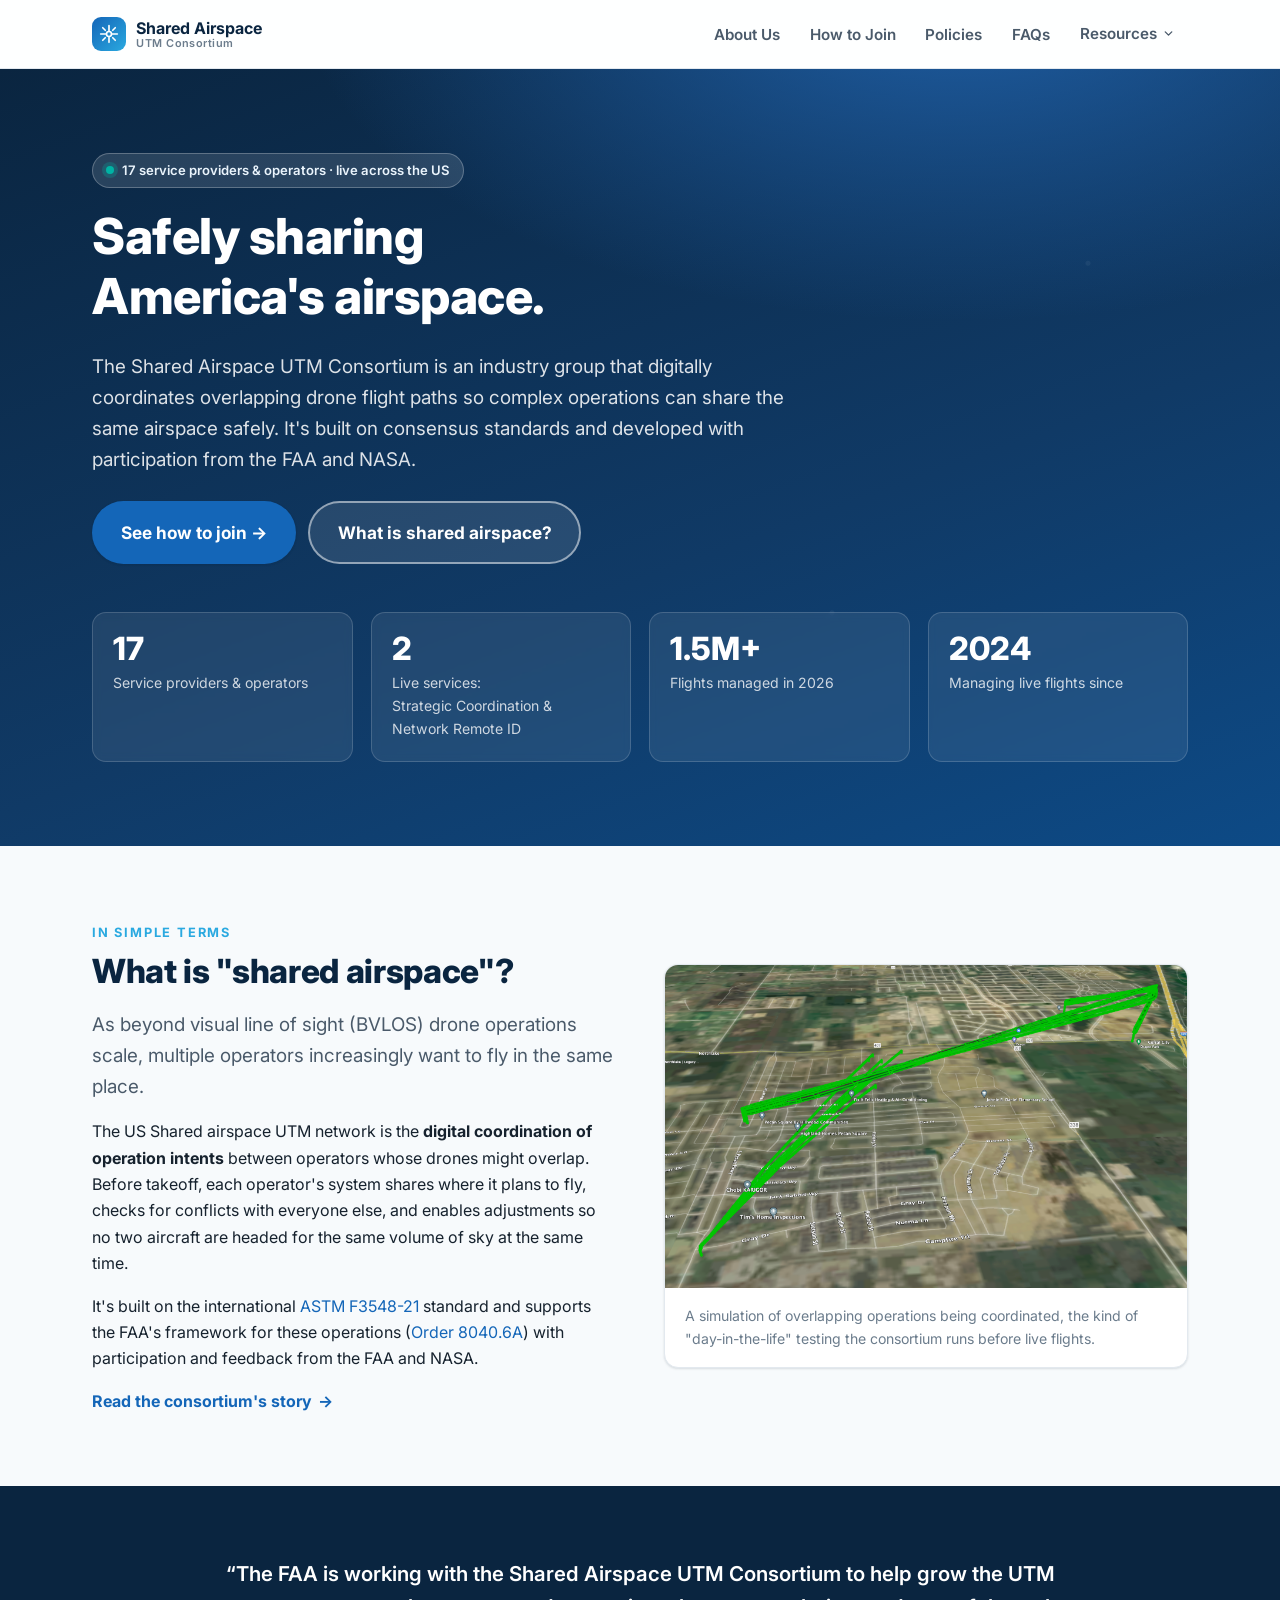
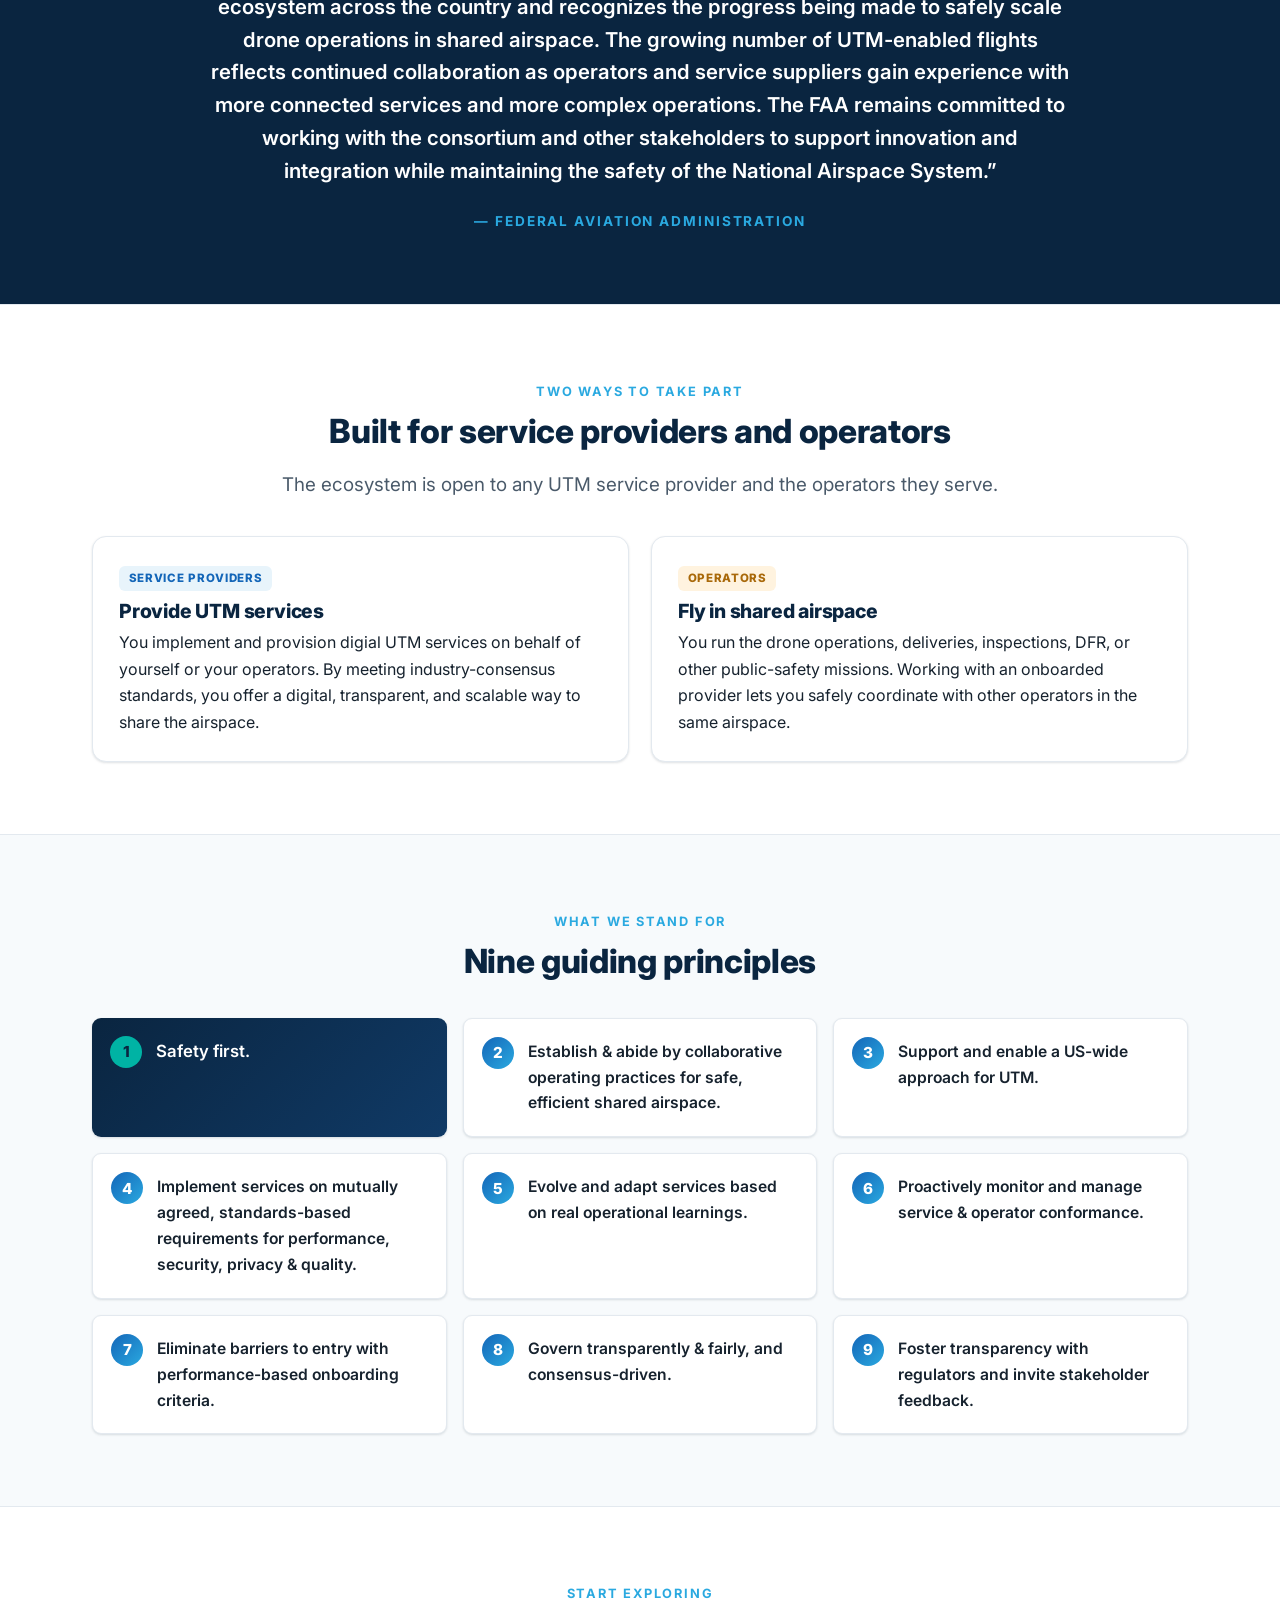
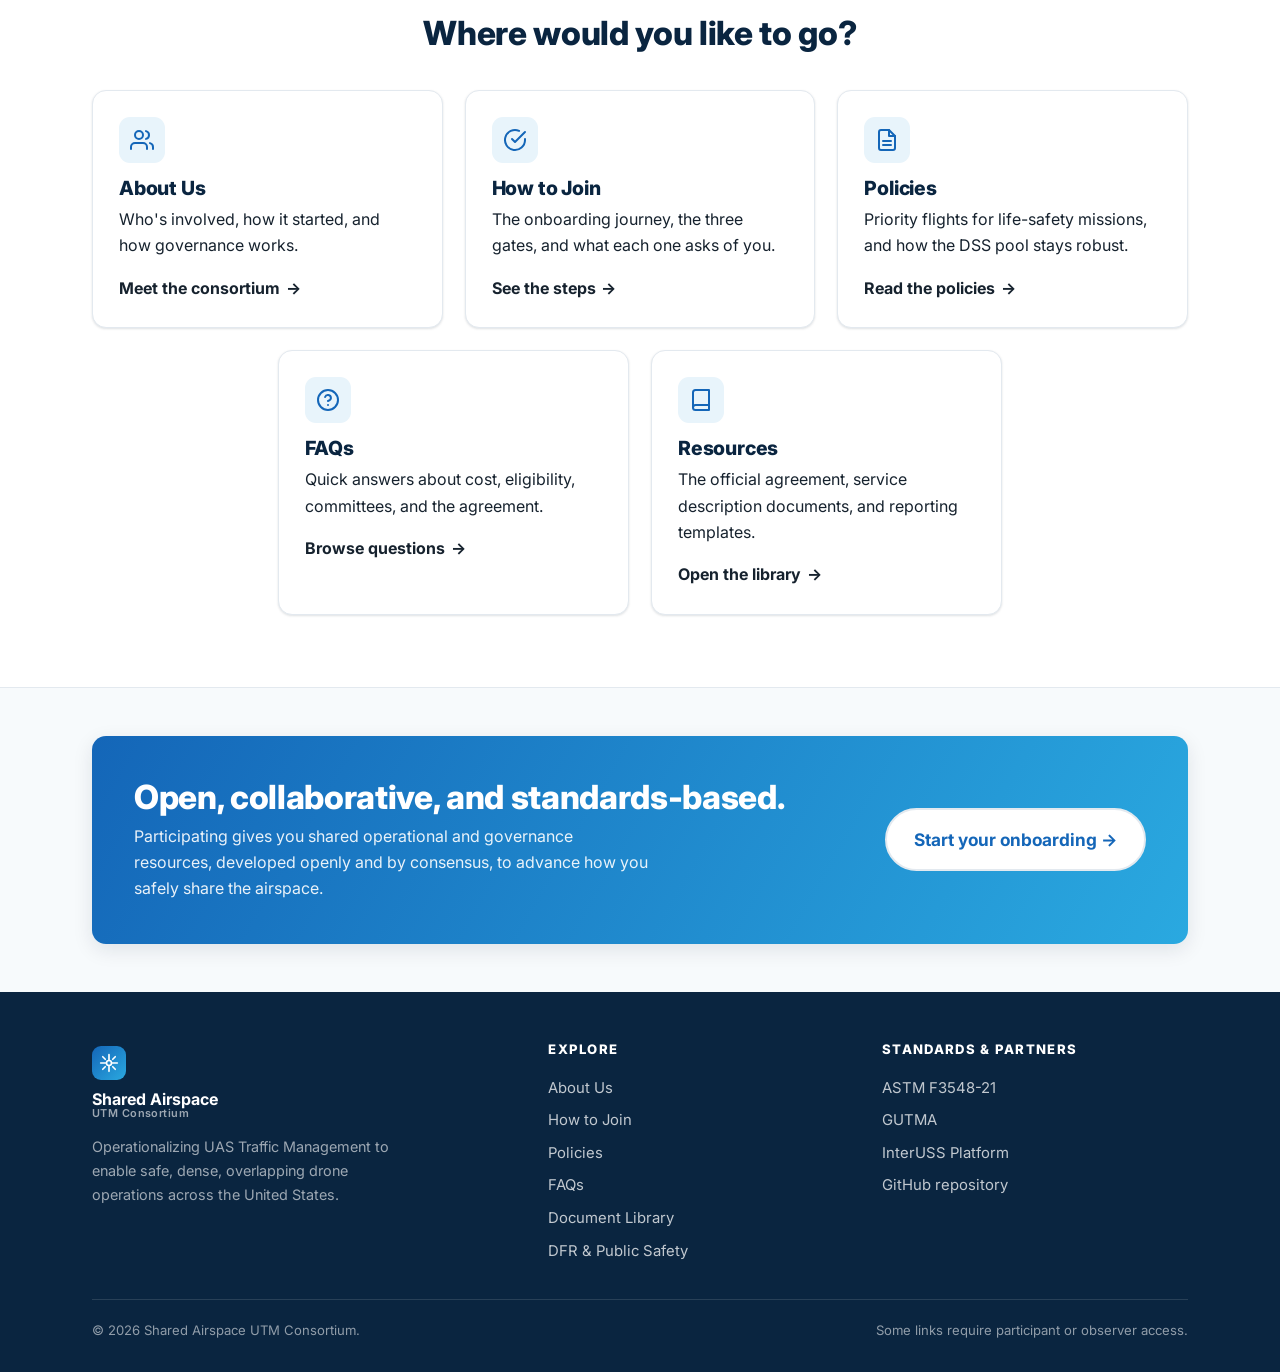
==== commit ce12af38: "Updated website flight numbers and FAA quote" ====
--- a/site/index.html
+++ b/site/index.html
@@ -76,6 +76,18 @@
   </div>
 </section>
 
+<!-- FAA QUOTE -->
+<section class="section quote-band">
+  <div class="container">
+    <figure class="quote reveal">
+      <blockquote>
+        <p>“The FAA is working with the Shared Airspace UTM Consortium to help grow the UTM ecosystem across the country and recognizes the progress being made to safely scale drone operations in shared airspace. The growing number of UTM-enabled flights reflects continued collaboration as operators and service suppliers gain experience with more connected services and more complex operations. The FAA remains committed to working with the consortium and other stakeholders to support innovation and integration while maintaining the safety of the National Airspace System.”</p>
+      </blockquote>
+      <figcaption>Federal Aviation Administration</figcaption>
+    </figure>
+  </div>
+</section>
+
 <!-- HOW IT WORKS / PATHS -->
 <section class="section section--alt">
   <div class="container">
--- a/site/assets/css/styles.css
+++ b/site/assets/css/styles.css
@@ -381,6 +381,14 @@
 .cta-band h2 { color:#fff; margin:0 0 .3rem; }
 .cta-band p { color: rgba(255,255,255,.9); margin:0; max-width: 52ch; }
 
+/* ---------- Quote band ---------- */
+.quote-band { background: var(--navy); color:#fff; }
+.quote { max-width: 860px; margin: 0 auto; text-align: center; }
+.quote blockquote { margin: 0; }
+.quote blockquote p { color:#fff; font-size: clamp(1.05rem, 1.6vw, 1.3rem); line-height: 1.6; font-weight: 600; margin: 0; }
+.quote figcaption { margin-top: 1.4rem; color: var(--sky); font-size: .85rem; font-weight: 700; letter-spacing: .14em; text-transform: uppercase; }
+.quote figcaption::before { content: "— "; }
+
 .note {
   border-left: 4px solid var(--sky); background: var(--sky-soft); padding: 16px 18px;
   border-radius: 0 var(--radius-sm) var(--radius-sm) 0; color: var(--navy-2); font-size:.95rem;
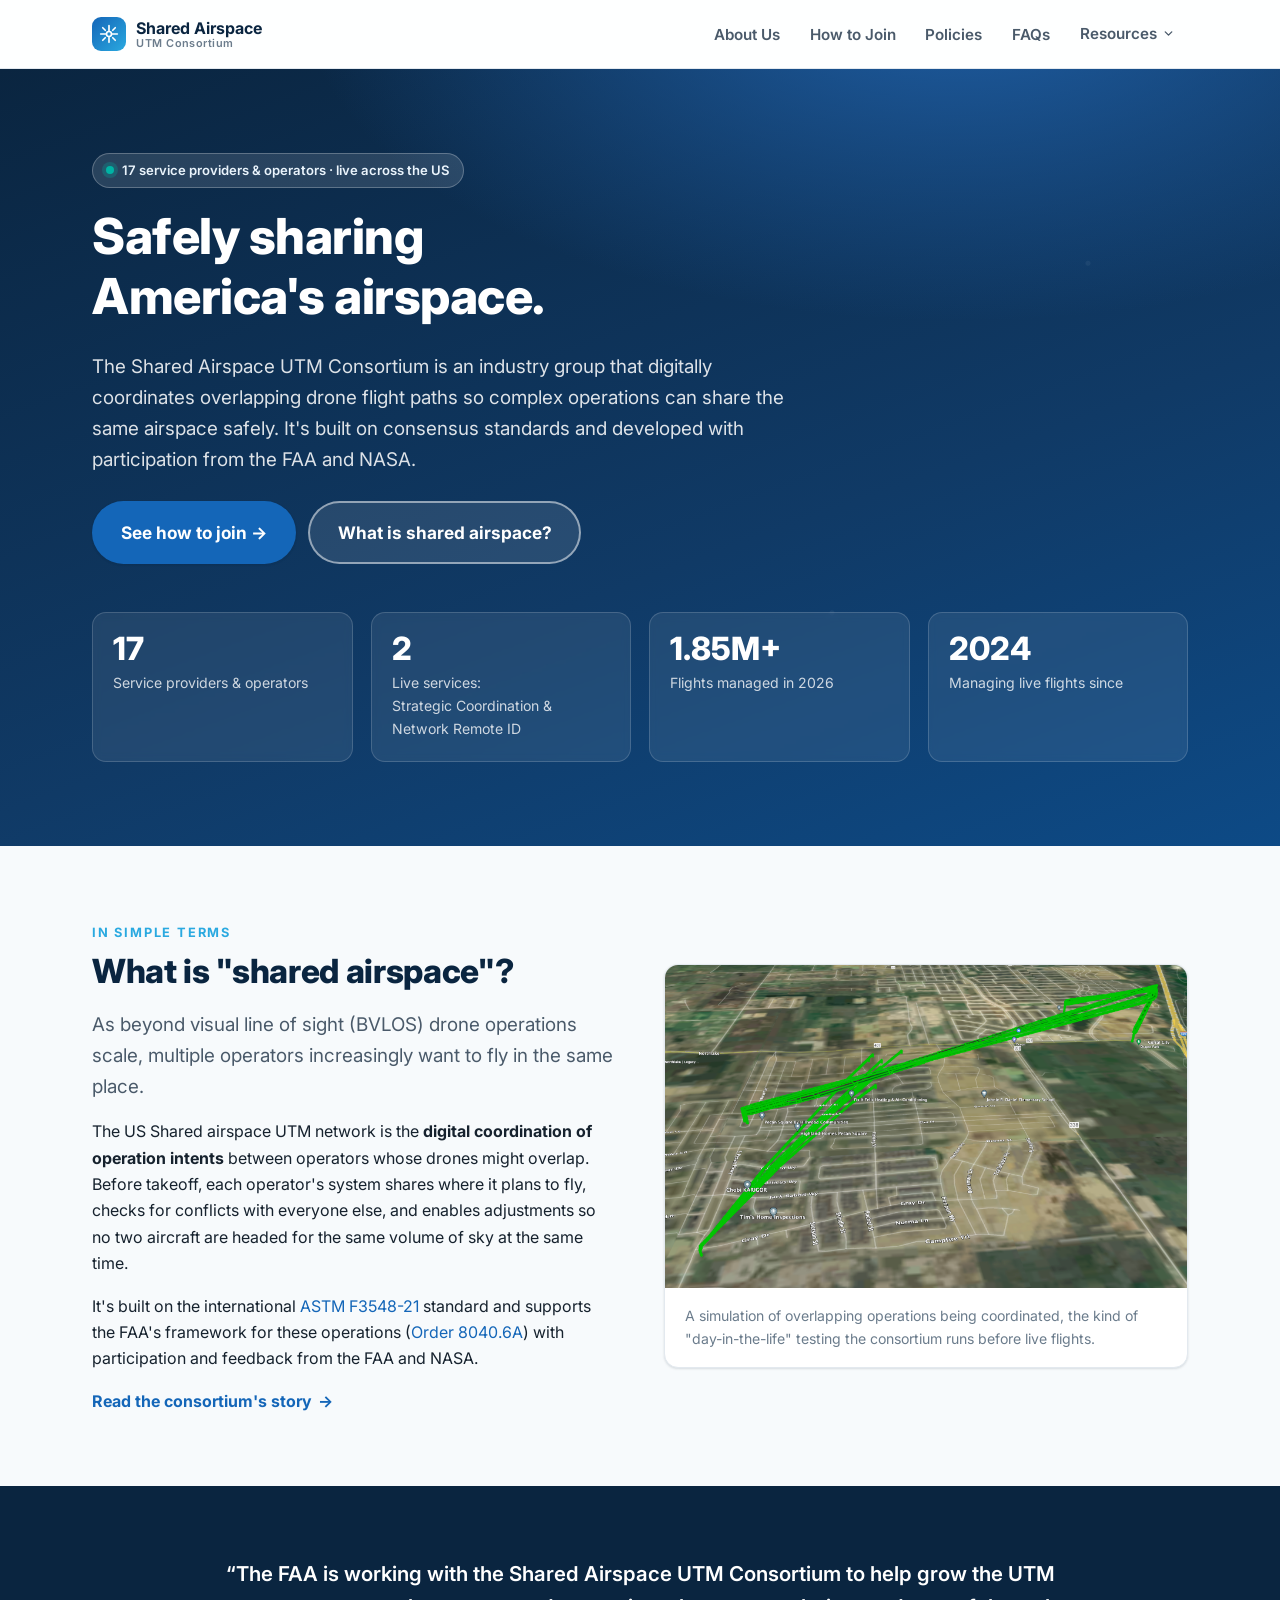
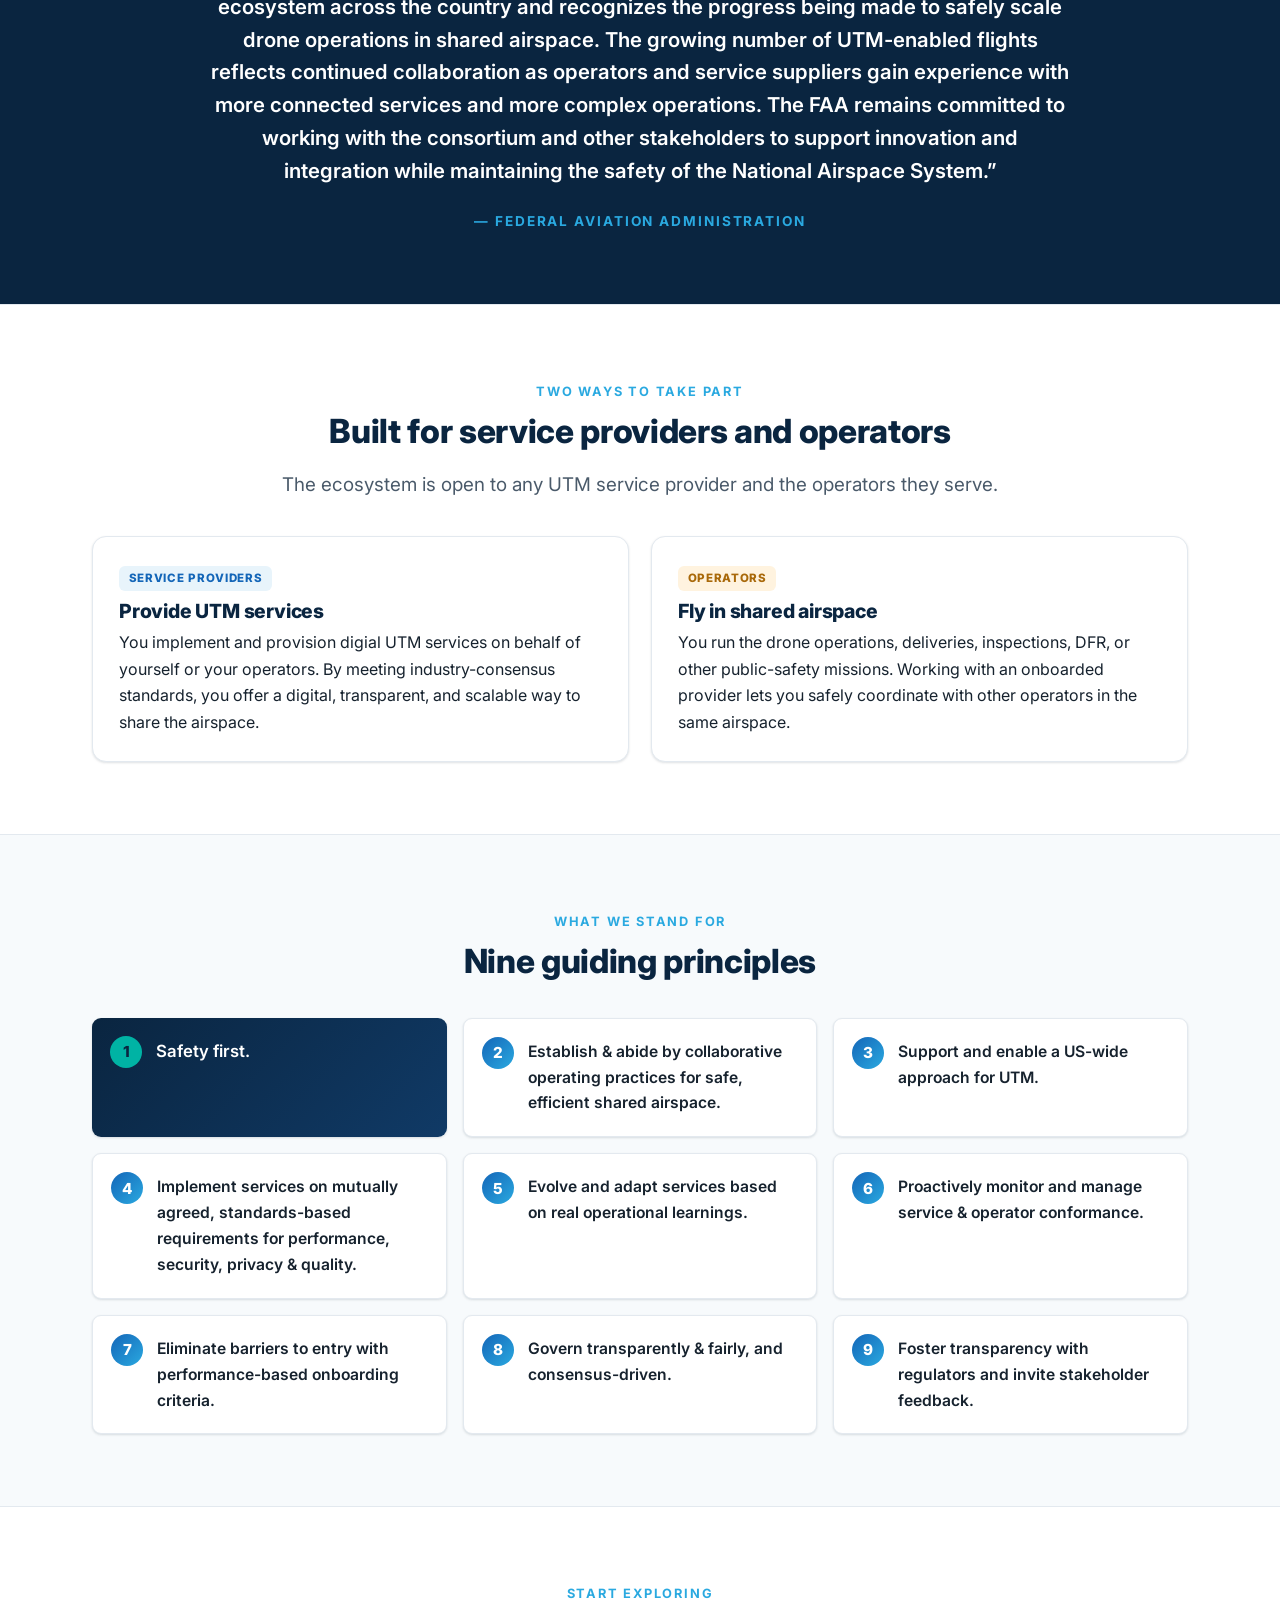
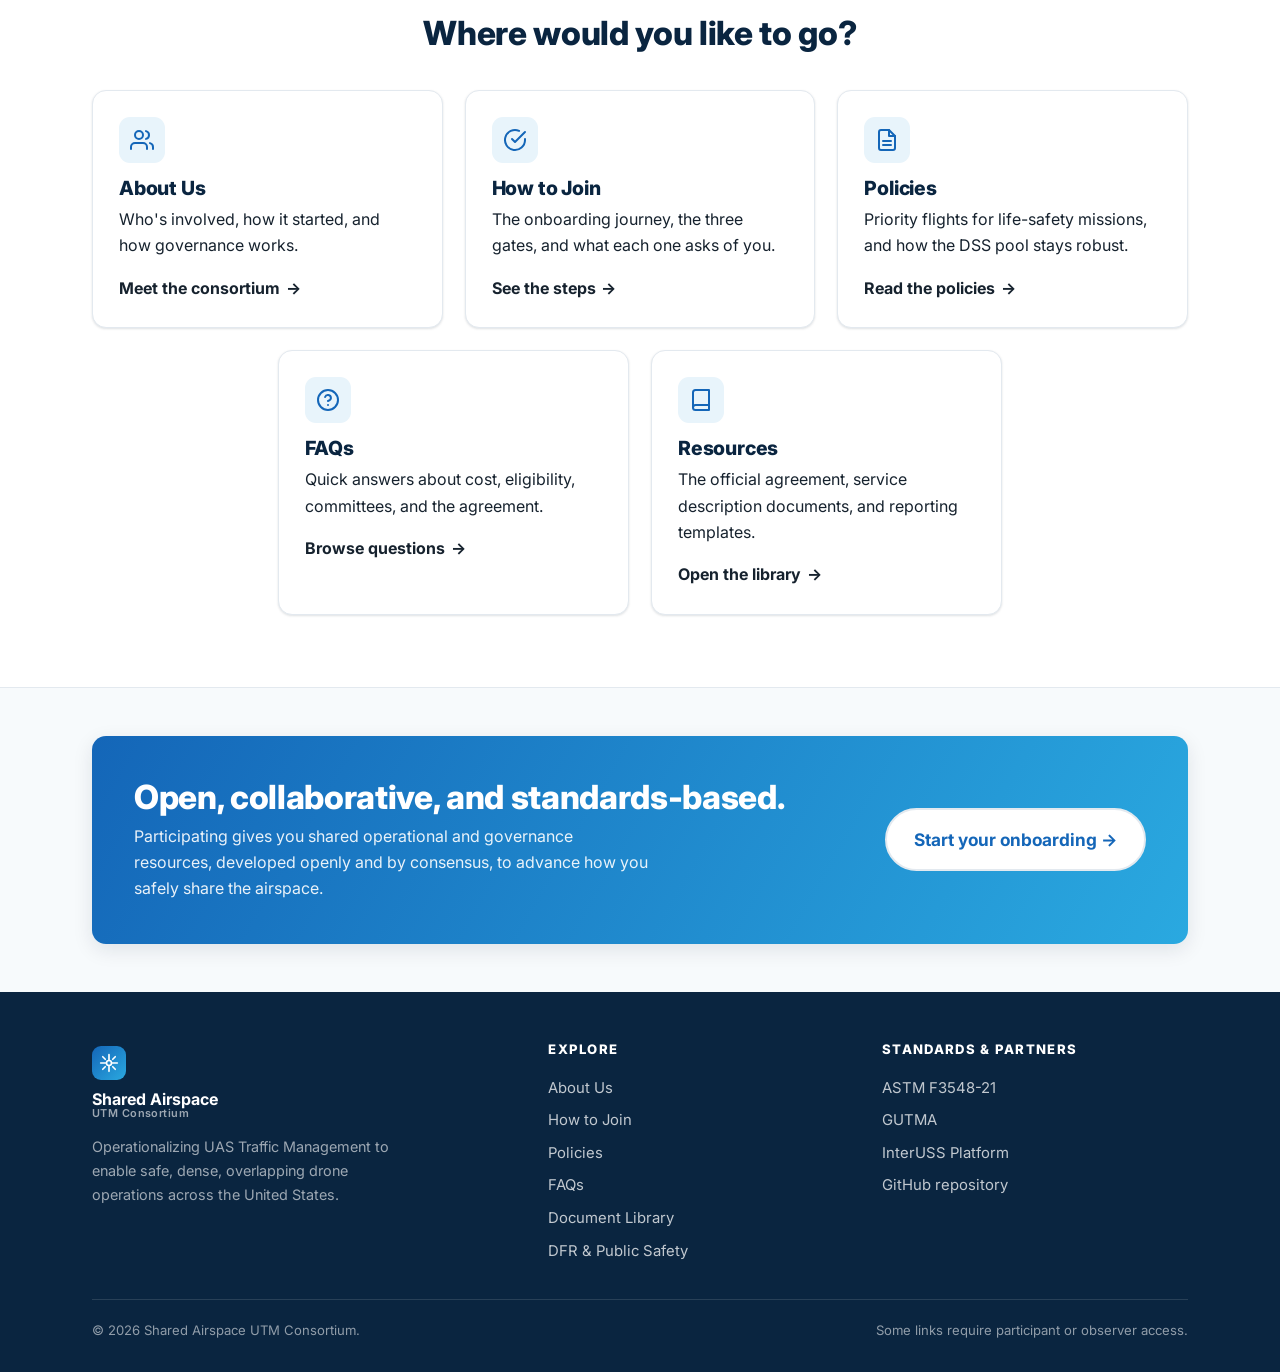
==== commit c2f2a348: "Update flight number" ====
--- a/site/index.html
+++ b/site/index.html
@@ -50,7 +50,7 @@
     <div class="stats" style="margin-top:48px">
       <div class="stat reveal"><div class="num">17</div><div class="lbl">Service providers &amp; operators</div></div>
       <div class="stat reveal"><div class="num">2</div><div class="lbl">Live services: <br> Strategic Coordination &amp; Network Remote ID</div></div>
-      <div class="stat reveal"><div class="num">1.5M+</div><div class="lbl">Flights managed in 2026</div></div>
+      <div class="stat reveal"><div class="num">1.85M+</div><div class="lbl">Flights managed in 2026</div></div>
       <div class="stat reveal"><div class="num">2024</div><div class="lbl">Managing live flights since</div></div>
     </div>
   </div>
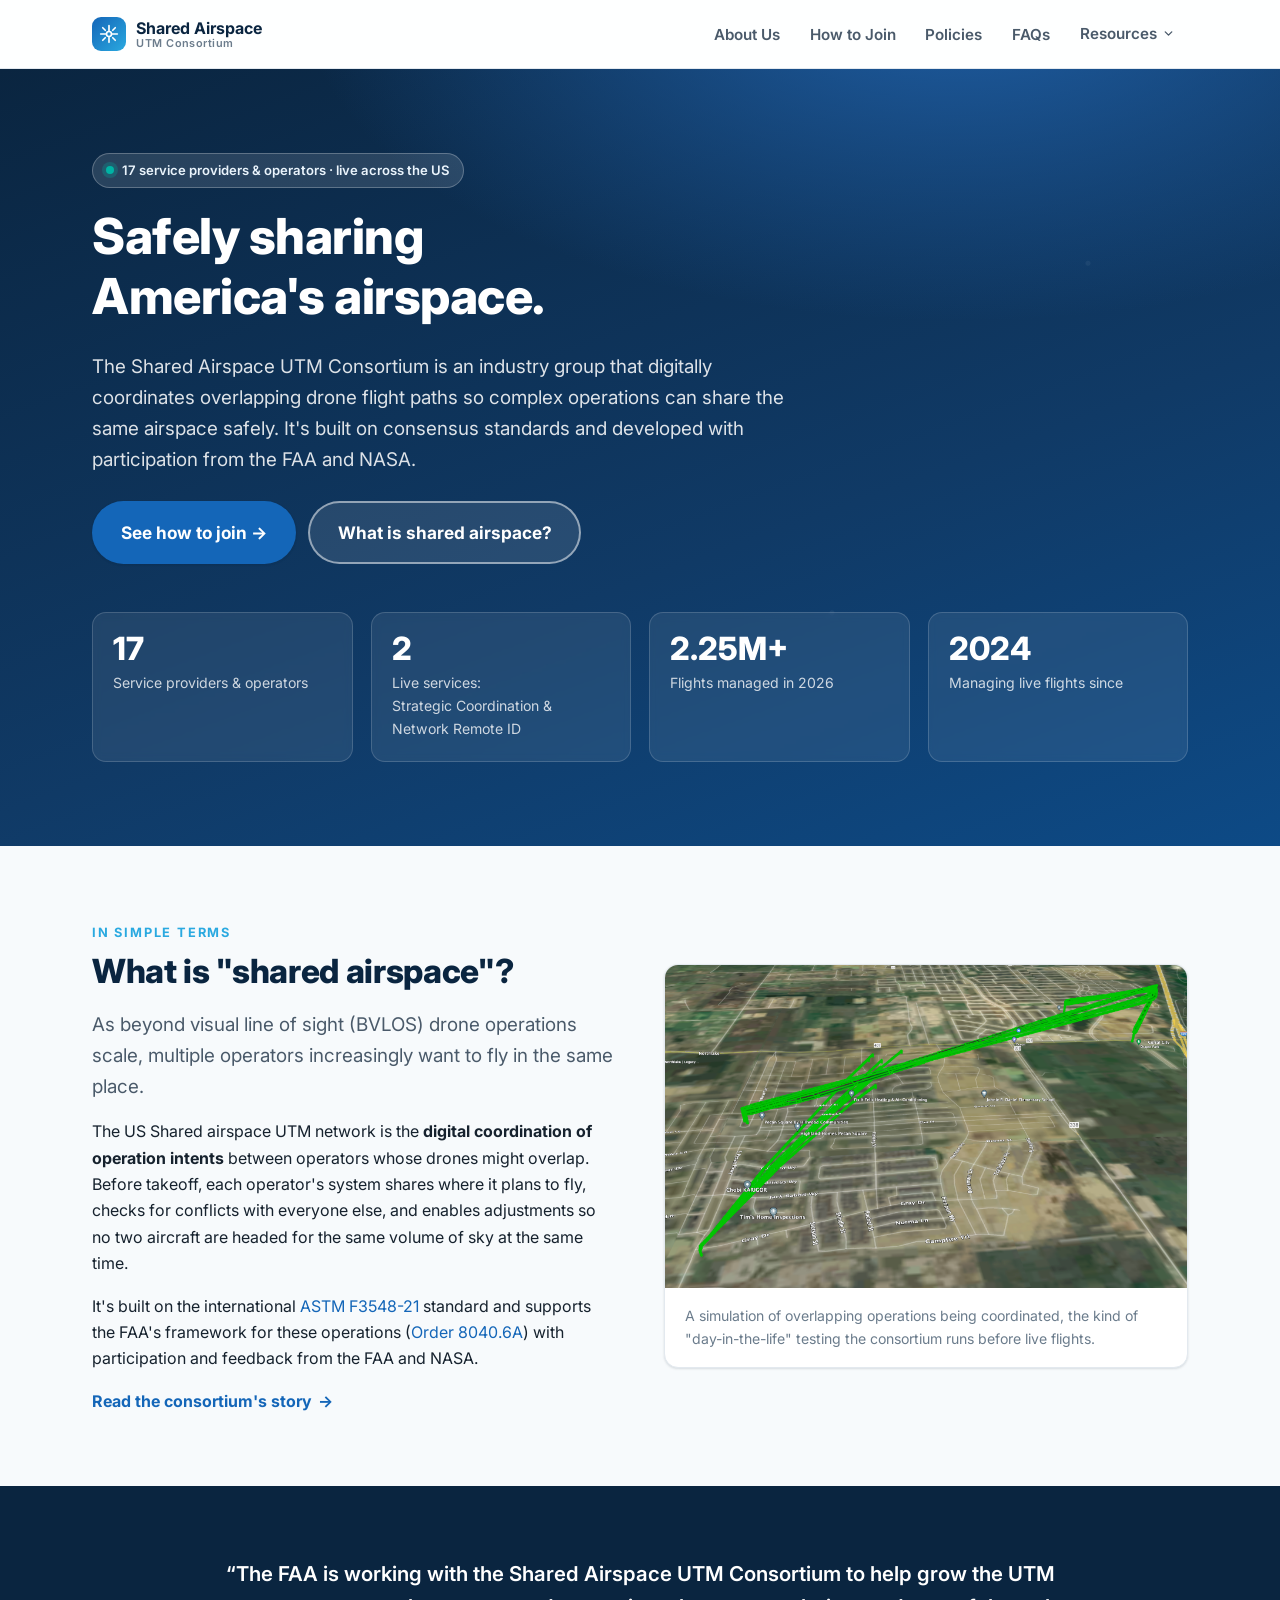
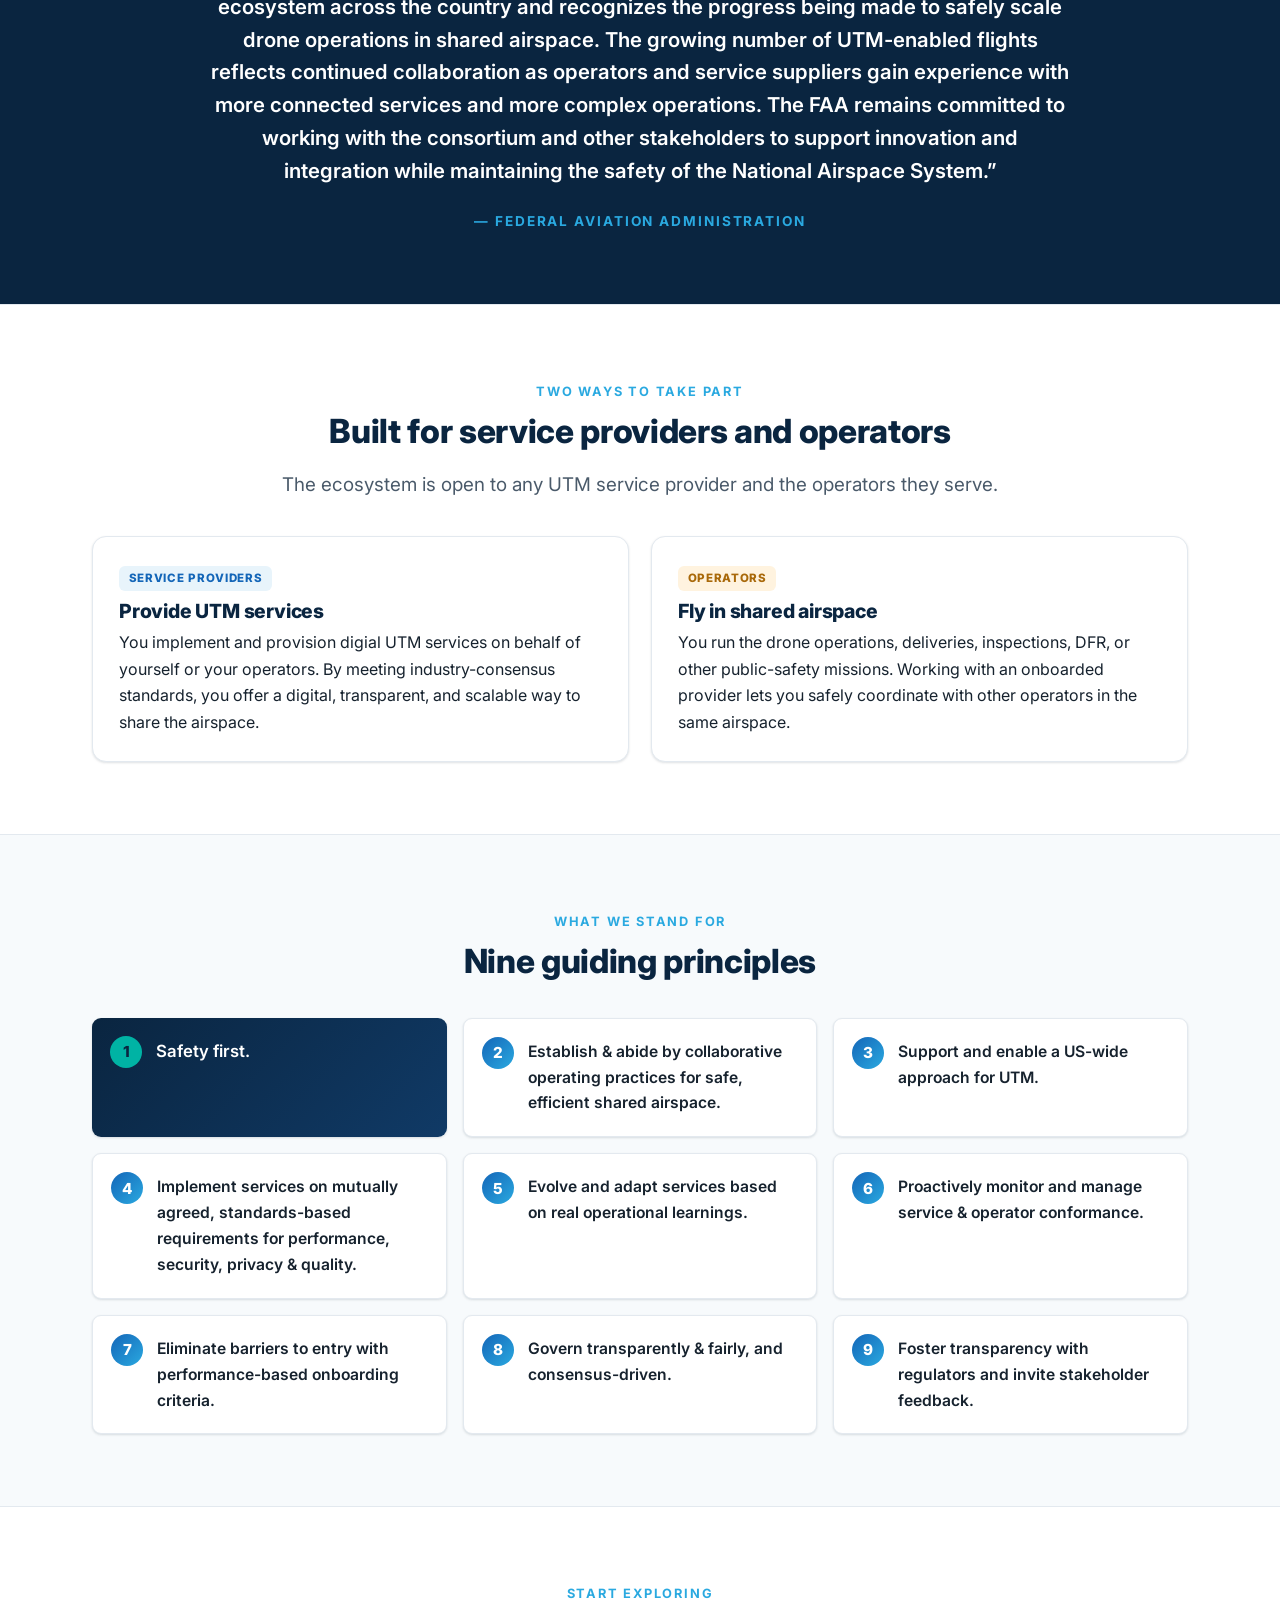
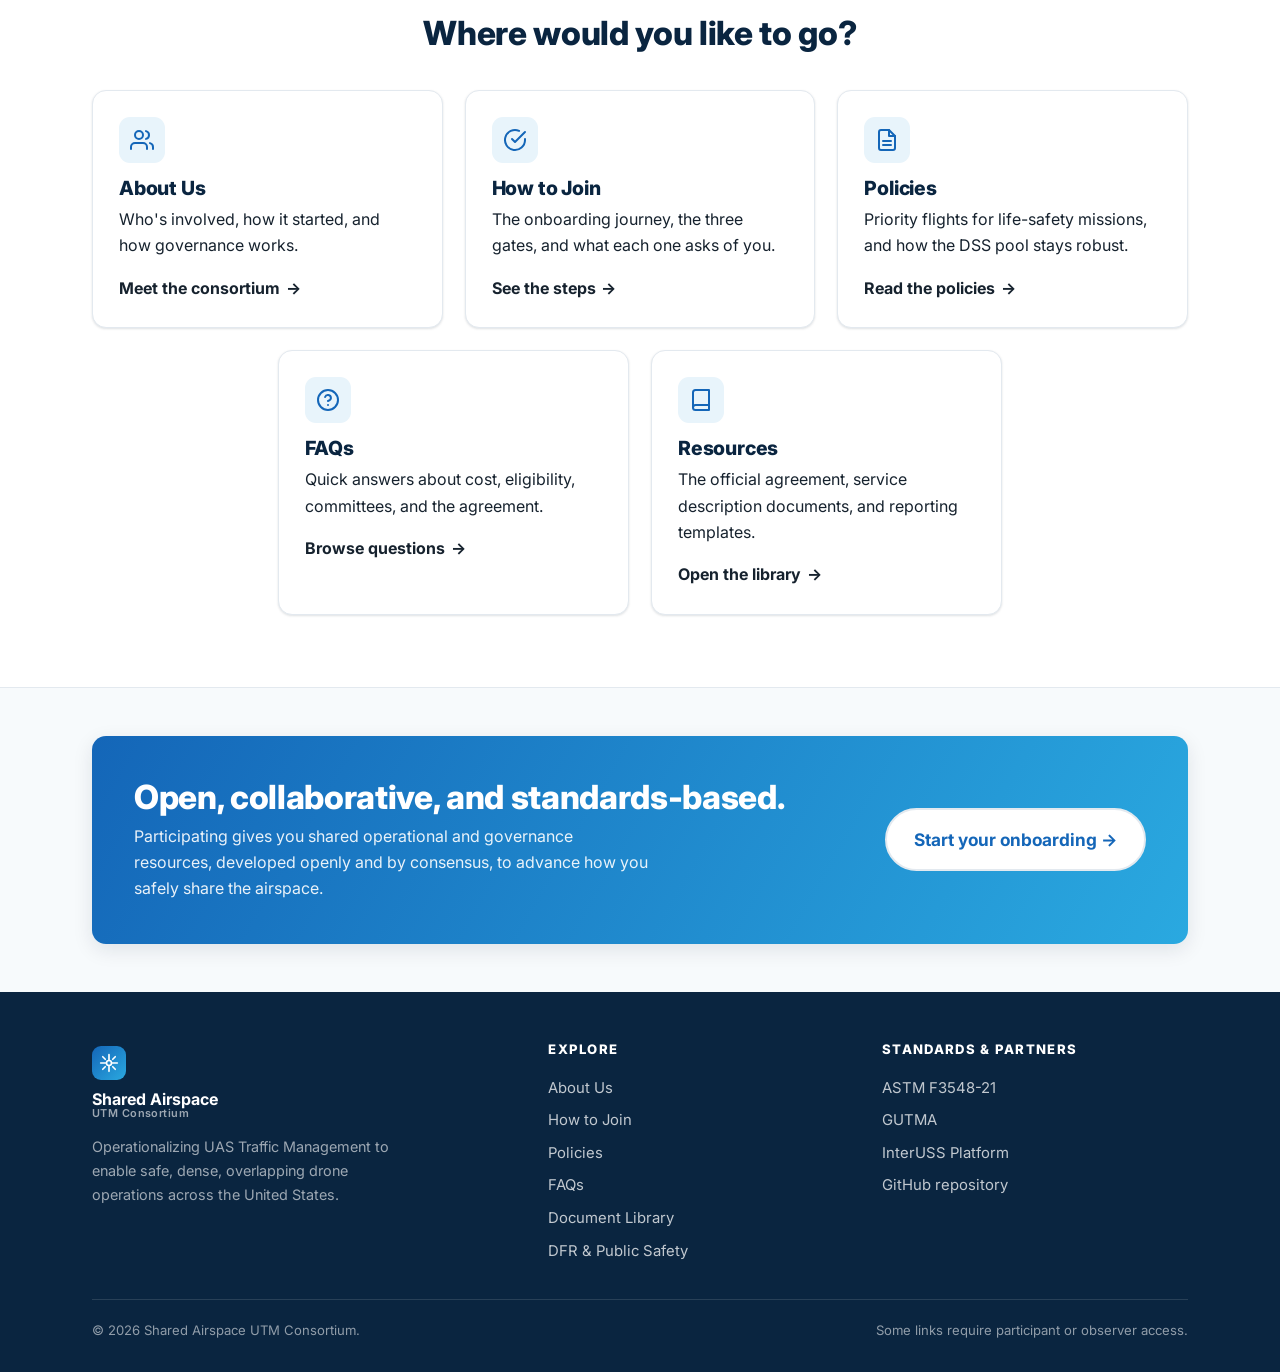
==== commit 1f8a698a: "Updated flight count" ====
--- a/site/index.html
+++ b/site/index.html
@@ -50,7 +50,7 @@
     <div class="stats" style="margin-top:48px">
       <div class="stat reveal"><div class="num">17</div><div class="lbl">Service providers &amp; operators</div></div>
       <div class="stat reveal"><div class="num">2</div><div class="lbl">Live services: <br> Strategic Coordination &amp; Network Remote ID</div></div>
-      <div class="stat reveal"><div class="num">1.85M+</div><div class="lbl">Flights managed in 2026</div></div>
+      <div class="stat reveal"><div class="num">2.25M+</div><div class="lbl">Flights managed in 2026</div></div>
       <div class="stat reveal"><div class="num">2024</div><div class="lbl">Managing live flights since</div></div>
     </div>
   </div>
